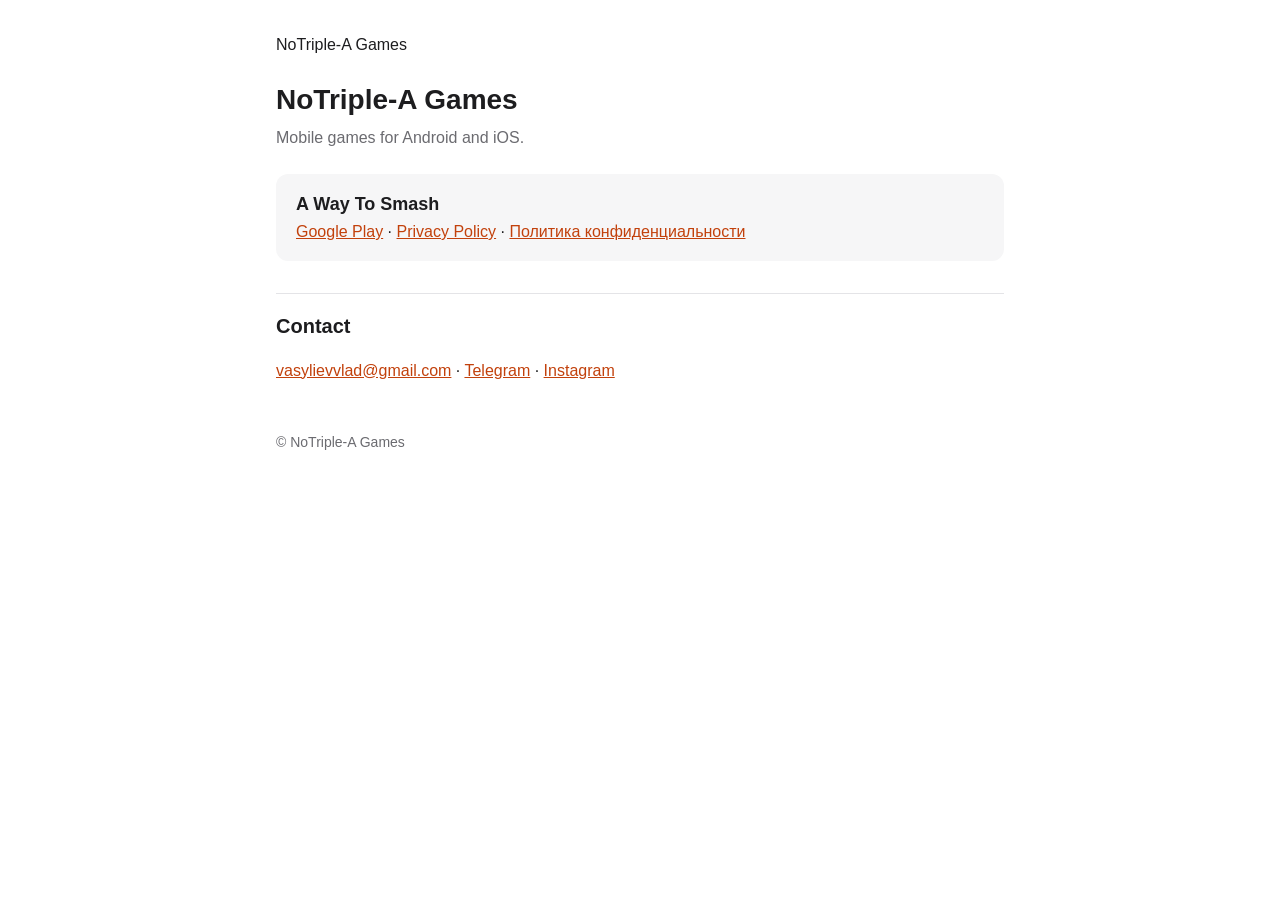
==== index.html @ 3dae9312 "Сайт notriplea.com: политика A Way To Smash (EN/RU) Co-Authored-By: Claude Opus 5.5 <noreply@anthrop" ====
<!doctype html>
<html lang="en">
<head>
<meta charset="utf-8">
<meta name="viewport" content="width=device-width, initial-scale=1">
<title>NoTriple-A Games</title>
<meta name="description" content="NoTriple-A Games — mobile games for Android and iOS.">
<link rel="stylesheet" href="/style.css">
</head>
<body>
<main>
<header class="site">
  <span class="brand">NoTriple-A Games</span>
</header>

<h1>NoTriple-A Games</h1>
<p class="meta">Mobile games for Android and iOS.</p>

<ul class="games">
  <li>
    <strong>A Way To Smash</strong>
    <a href="https://play.google.com/store/apps/details?id=com.notriplea.awaytosmash">Google Play</a> ·
    <a href="/a-way-to-smash/privacy/">Privacy Policy</a> ·
    <a href="/a-way-to-smash/privacy/ru/">Политика конфиденциальности</a>
  </li>
</ul>

<h2>Contact</h2>
<p><a href="mailto:vasylievvlad@gmail.com">vasylievvlad@gmail.com</a> ·
  <a href="https://t.me/NoTripleA">Telegram</a> ·
  <a href="https://www.instagram.com/notriplea/">Instagram</a></p>

<footer>© NoTriple-A Games</footer>
</main>
</body>
</html>
---- style.css ----
:root {
  --bg: #ffffff;
  --text: #1d1d1f;
  --muted: #6b6b70;
  --line: #e4e4e7;
  --accent: #c2410c;
  --card: #f6f6f7;
}
@media (prefers-color-scheme: dark) {
  :root {
    --bg: #111113;
    --text: #ececef;
    --muted: #a0a0a8;
    --line: #2a2a2e;
    --accent: #fb923c;
    --card: #1b1b1e;
  }
}
* { box-sizing: border-box; }
body {
  margin: 0;
  background: var(--bg);
  color: var(--text);
  font: 16px/1.6 -apple-system, BlinkMacSystemFont, "Segoe UI", Roboto, Arial, sans-serif;
}
main { max-width: 760px; margin: 0 auto; padding: 32px 16px 64px; }
header.site { display: flex; justify-content: space-between; align-items: center; gap: 12px; flex-wrap: wrap; margin-bottom: 24px; }
header.site a.brand { color: var(--text); text-decoration: none; font-weight: 700; }
nav.lang a { margin-left: 12px; }
h1 { font-size: 28px; line-height: 1.25; margin: 0 0 8px; }
h2 { font-size: 20px; margin: 32px 0 8px; padding-top: 16px; border-top: 1px solid var(--line); }
h3 { font-size: 17px; margin: 20px 0 6px; }
p, li { overflow-wrap: anywhere; }
a { color: var(--accent); }
.meta { color: var(--muted); margin: 0 0 24px; }
.card { background: var(--card); border-radius: 12px; padding: 16px 20px; margin: 16px 0; }
.games { list-style: none; padding: 0; }
.games li { background: var(--card); border-radius: 12px; padding: 16px 20px; margin: 12px 0; }
.games li strong { display: block; font-size: 18px; }
footer { color: var(--muted); font-size: 14px; margin-top: 48px; }
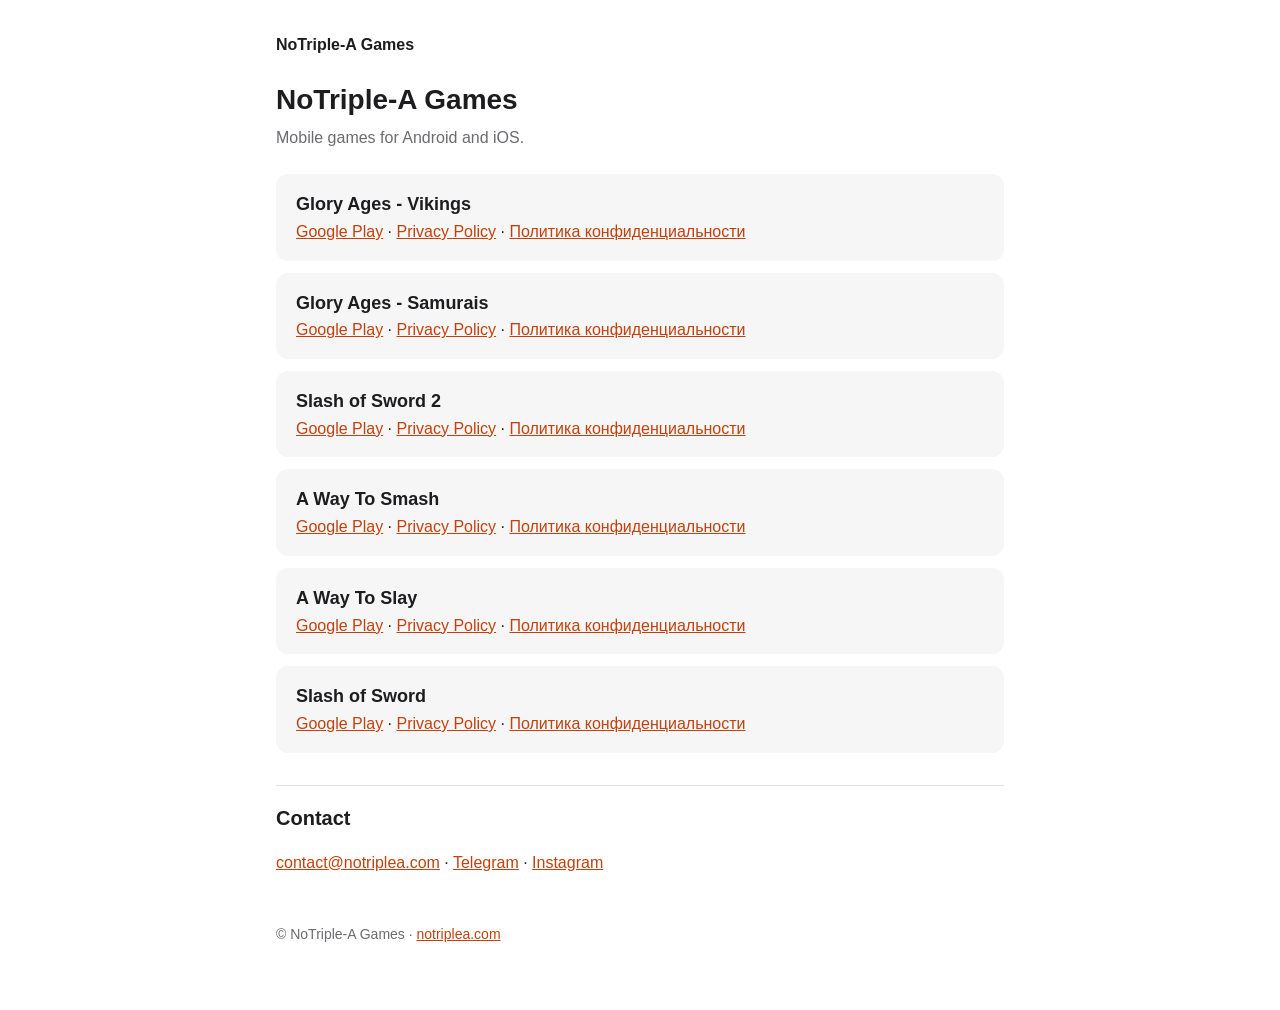
==== commit 4e48b311: "Политики всех 6 игр (EN/RU) через генератор, почта contact@notriplea.com Co-Authored-By: Claude Opus" ====
--- a/index.html
+++ b/index.html
@@ -10,7 +10,8 @@
 <body>
 <main>
 <header class="site">
-  <span class="brand">NoTriple-A Games</span>
+  <a class="brand" href="/">NoTriple-A Games</a>
+  
 </header>
 
 <h1>NoTriple-A Games</h1>
@@ -18,19 +19,43 @@
 
 <ul class="games">
   <li>
+    <strong>Glory Ages - Vikings</strong>
+    <a href="https://play.google.com/store/apps/details?id=com.NoTripleA.GloryAgesVikings">Google Play</a> · <a href="/glory-ages-vikings/privacy/">Privacy Policy</a> ·
+    <a href="/glory-ages-vikings/privacy/ru/">Политика конфиденциальности</a>
+  </li>
+  <li>
+    <strong>Glory Ages - Samurais</strong>
+    <a href="https://play.google.com/store/apps/details?id=com.lalapp.gloryagessamurais">Google Play</a> · <a href="/glory-ages-samurais/privacy/">Privacy Policy</a> ·
+    <a href="/glory-ages-samurais/privacy/ru/">Политика конфиденциальности</a>
+  </li>
+  <li>
+    <strong>Slash of Sword 2</strong>
+    <a href="https://play.google.com/store/apps/details?id=com.Notriplea.SlashOfSwordRebelliousJousting">Google Play</a> · <a href="/slash-of-sword-2/privacy/">Privacy Policy</a> ·
+    <a href="/slash-of-sword-2/privacy/ru/">Политика конфиденциальности</a>
+  </li>
+  <li>
     <strong>A Way To Smash</strong>
-    <a href="https://play.google.com/store/apps/details?id=com.notriplea.awaytosmash">Google Play</a> ·
-    <a href="/a-way-to-smash/privacy/">Privacy Policy</a> ·
+    <a href="https://play.google.com/store/apps/details?id=com.notriplea.awaytosmash">Google Play</a> · <a href="/a-way-to-smash/privacy/">Privacy Policy</a> ·
     <a href="/a-way-to-smash/privacy/ru/">Политика конфиденциальности</a>
+  </li>
+  <li>
+    <strong>A Way To Slay</strong>
+    <a href="https://play.google.com/store/apps/details?id=com.lalapp.waytoslay">Google Play</a> · <a href="/a-way-to-slay/privacy/">Privacy Policy</a> ·
+    <a href="/a-way-to-slay/privacy/ru/">Политика конфиденциальности</a>
+  </li>
+  <li>
+    <strong>Slash of Sword</strong>
+    <a href="https://play.google.com/store/apps/details?id=com.lalapp.slashofsword">Google Play</a> · <a href="/slash-of-sword/privacy/">Privacy Policy</a> ·
+    <a href="/slash-of-sword/privacy/ru/">Политика конфиденциальности</a>
   </li>
 </ul>
 
 <h2>Contact</h2>
-<p><a href="mailto:vasylievvlad@gmail.com">vasylievvlad@gmail.com</a> ·
+<p><a href="mailto:contact@notriplea.com">contact@notriplea.com</a> ·
   <a href="https://t.me/NoTripleA">Telegram</a> ·
   <a href="https://www.instagram.com/notriplea/">Instagram</a></p>
 
-<footer>© NoTriple-A Games</footer>
+<footer>© NoTriple-A Games · <a href="/">notriplea.com</a></footer>
 </main>
 </body>
 </html>
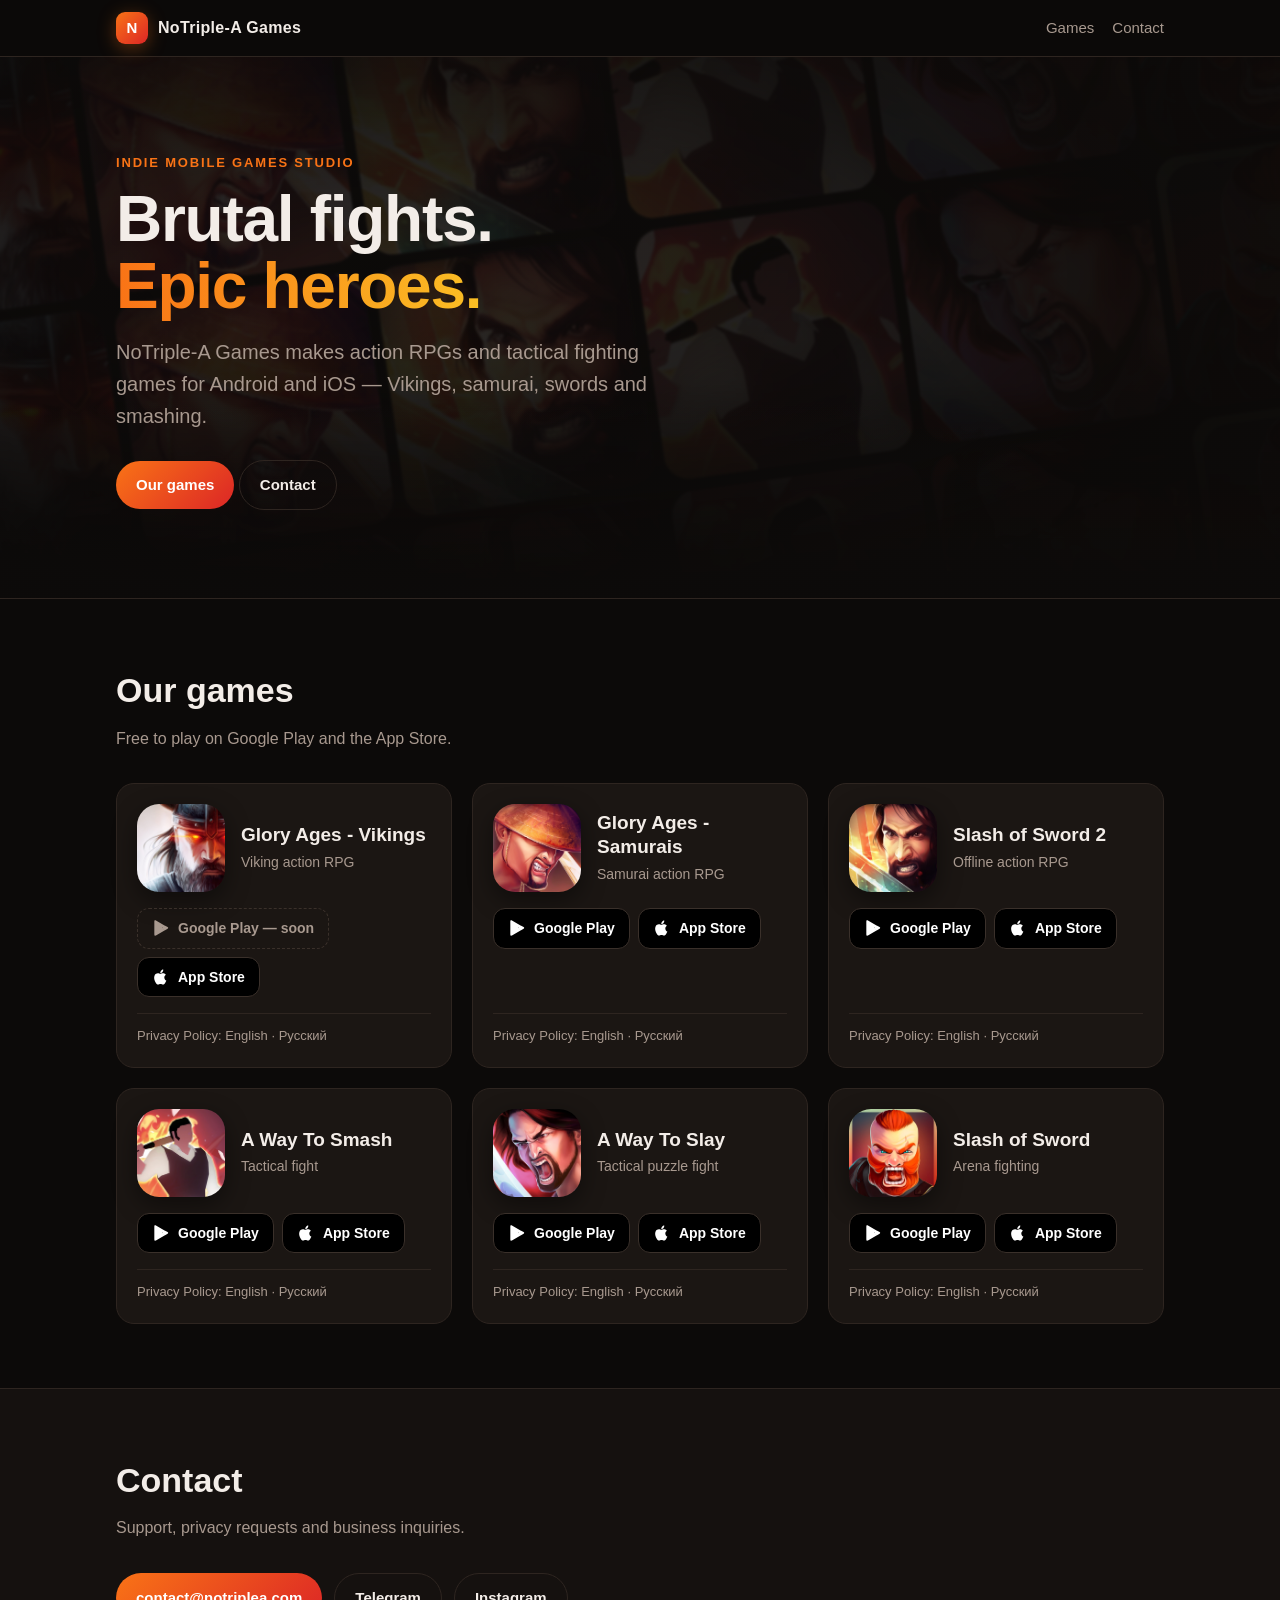
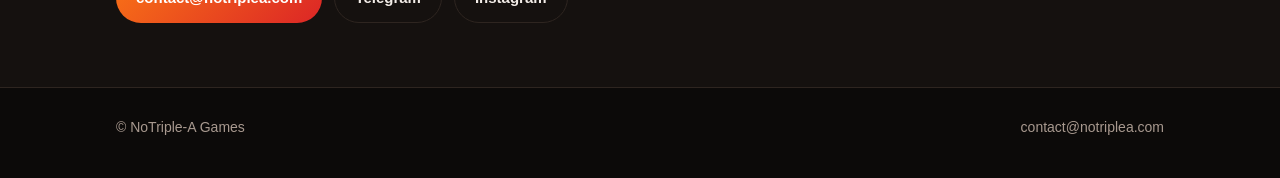
==== commit 3be0a336: "Новый дизайн: тёмная тема, карточки игр с иконками и ссылками на магазины Co-Authored-By: Claude Opu" ====
--- a/index.html
+++ b/index.html
@@ -3,59 +3,124 @@
 <head>
 <meta charset="utf-8">
 <meta name="viewport" content="width=device-width, initial-scale=1">
-<title>NoTriple-A Games</title>
-<meta name="description" content="NoTriple-A Games — mobile games for Android and iOS.">
+<title>NoTriple-A Games — mobile action games</title>
+<meta name="description" content="NoTriple-A Games: action RPGs and tactical fighting games for Android and iOS.">
+<meta name="theme-color" content="#0c0a09">
+<link rel="canonical" href="https://notriplea.com/">
+<link rel="icon" href="data:image/svg+xml,%3Csvg xmlns='http://www.w3.org/2000/svg' viewBox='0 0 64 64'%3E%3Cdefs%3E%3ClinearGradient id='g' x1='0' y1='0' x2='1' y2='1'%3E%3Cstop offset='0' stop-color='%23f97316'/%3E%3Cstop offset='1' stop-color='%23dc2626'/%3E%3C/linearGradient%3E%3C/defs%3E%3Crect width='64' height='64' rx='16' fill='url(%23g)'/%3E%3Ctext x='32' y='44' font-family='Arial,sans-serif' font-size='34' font-weight='900' text-anchor='middle' fill='white'%3EN%3C/text%3E%3C/svg%3E">
+<meta property="og:type" content="website">
+<meta property="og:site_name" content="NoTriple-A Games">
+<meta property="og:title" content="NoTriple-A Games — mobile action games">
+<meta property="og:description" content="NoTriple-A Games: action RPGs and tactical fighting games for Android and iOS.">
+<meta property="og:url" content="https://notriplea.com/">
+<meta property="og:image" content="https://notriplea.com/assets/icons/glory-ages-vikings.jpg">
 <link rel="stylesheet" href="/style.css">
 </head>
 <body>
-<main>
-<header class="site">
-  <a class="brand" href="/">NoTriple-A Games</a>
-  
-</header>
+<header class="topbar"><div class="inner">
+  <a class="brand" href="/"><span class="mark">N</span>NoTriple-A Games</a>
+  <nav><a href="/#games">Games</a> <a href="/#contact">Contact</a></nav>
+</div></header>
 
-<h1>NoTriple-A Games</h1>
-<p class="meta">Mobile games for Android and iOS.</p>
+<section class="hero">
+  <div class="mosaic" aria-hidden="true"><img src="/assets/icons/glory-ages-vikings.jpg" alt=""><img src="/assets/icons/glory-ages-samurais.jpg" alt=""><img src="/assets/icons/slash-of-sword-2.jpg" alt=""><img src="/assets/icons/a-way-to-smash.jpg" alt=""><img src="/assets/icons/a-way-to-slay.jpg" alt=""><img src="/assets/icons/slash-of-sword.jpg" alt=""><img src="/assets/icons/glory-ages-vikings.jpg" alt=""><img src="/assets/icons/glory-ages-samurais.jpg" alt=""><img src="/assets/icons/slash-of-sword-2.jpg" alt=""><img src="/assets/icons/a-way-to-smash.jpg" alt=""><img src="/assets/icons/a-way-to-slay.jpg" alt=""><img src="/assets/icons/slash-of-sword.jpg" alt=""><img src="/assets/icons/glory-ages-vikings.jpg" alt=""><img src="/assets/icons/glory-ages-samurais.jpg" alt=""><img src="/assets/icons/slash-of-sword-2.jpg" alt=""><img src="/assets/icons/a-way-to-smash.jpg" alt=""><img src="/assets/icons/a-way-to-slay.jpg" alt=""><img src="/assets/icons/slash-of-sword.jpg" alt=""><img src="/assets/icons/glory-ages-vikings.jpg" alt=""><img src="/assets/icons/glory-ages-samurais.jpg" alt=""><img src="/assets/icons/slash-of-sword-2.jpg" alt=""><img src="/assets/icons/a-way-to-smash.jpg" alt=""><img src="/assets/icons/a-way-to-slay.jpg" alt=""><img src="/assets/icons/slash-of-sword.jpg" alt=""></div>
+  <div class="content">
+    <p class="eyebrow">Indie mobile games studio</p>
+    <h1>Brutal fights.<br><span>Epic heroes.</span></h1>
+    <p class="lead">NoTriple-A Games makes action RPGs and tactical fighting games for Android and iOS — Vikings, samurai, swords and smashing.</p>
+    <a class="btn" href="#games">Our games</a>
+    <a class="btn ghost" href="#contact">Contact</a>
+  </div>
+</section>
 
-<ul class="games">
-  <li>
-    <strong>Glory Ages - Vikings</strong>
-    <a href="https://play.google.com/store/apps/details?id=com.NoTripleA.GloryAgesVikings">Google Play</a> · <a href="/glory-ages-vikings/privacy/">Privacy Policy</a> ·
-    <a href="/glory-ages-vikings/privacy/ru/">Политика конфиденциальности</a>
+<section class="section" id="games">
+  <h2>Our games</h2>
+  <p class="sub">Free to play on Google Play and the App Store.</p>
+  <ul class="games">
+  <li class="game">
+    <div class="head">
+      <img class="icon" src="/assets/icons/glory-ages-vikings.jpg" alt="Glory Ages - Vikings icon" width="88" height="88" loading="lazy">
+      <div><h3>Glory Ages - Vikings</h3><p class="tag">Viking action RPG</p></div>
+    </div>
+    <div class="stores">
+      <span class="store soon"><svg viewBox="0 0 24 24" aria-hidden="true"><path d="M3.6 1.8c-.3.3-.5.8-.5 1.4v17.6c0 .6.2 1.1.5 1.4l.1.1L13.5 12v-.2L3.7 1.7l-.1.1zm13.2 13.5L13.5 12v-.2l3.3-3.3.1.1 3.9 2.2c1.1.6 1.1 1.7 0 2.3l-3.9 2.2h-.1zm-.1.1L13.5 12 3.6 21.9c.4.4 1 .4 1.7.1l11.4-6.6M16.7 8.6 5.3 2c-.7-.4-1.3-.3-1.7.1l9.9 9.9 3.2-3.4z"/></svg>Google Play — soon</span>
+      <a class="store" href="https://apps.apple.com/app/id6754191922" target="_blank" rel="noopener"><svg viewBox="0 0 24 24" aria-hidden="true"><path d="M16.4 12.6c0-2.5 2-3.6 2.1-3.7-1.2-1.7-3-1.9-3.6-2-1.5-.2-3 .9-3.8.9-.8 0-2-.9-3.3-.9-1.7 0-3.3 1-4.1 2.5-1.8 3.1-.5 7.6 1.3 10.1.8 1.2 1.8 2.6 3.1 2.5 1.3-.1 1.7-.8 3.3-.8 1.5 0 1.9.8 3.3.8 1.4 0 2.2-1.2 3-2.5 1-1.4 1.4-2.8 1.4-2.8s-2.7-1-2.7-4.1zM14 5.2c.7-.8 1.2-2 1-3.2-1 0-2.2.7-2.9 1.5-.6.7-1.2 1.9-1 3.1 1.1.1 2.2-.6 2.9-1.4z"/></svg>App Store</a>
+    </div>
+    <div class="legal">Privacy Policy: <a href="/glory-ages-vikings/privacy/">English</a> · <a href="/glory-ages-vikings/privacy/ru/">Русский</a></div>
   </li>
-  <li>
-    <strong>Glory Ages - Samurais</strong>
-    <a href="https://play.google.com/store/apps/details?id=com.lalapp.gloryagessamurais">Google Play</a> · <a href="/glory-ages-samurais/privacy/">Privacy Policy</a> ·
-    <a href="/glory-ages-samurais/privacy/ru/">Политика конфиденциальности</a>
+  <li class="game">
+    <div class="head">
+      <img class="icon" src="/assets/icons/glory-ages-samurais.jpg" alt="Glory Ages - Samurais icon" width="88" height="88" loading="lazy">
+      <div><h3>Glory Ages - Samurais</h3><p class="tag">Samurai action RPG</p></div>
+    </div>
+    <div class="stores">
+      <a class="store" href="https://play.google.com/store/apps/details?id=com.lalapp.gloryagessamurais" target="_blank" rel="noopener"><svg viewBox="0 0 24 24" aria-hidden="true"><path d="M3.6 1.8c-.3.3-.5.8-.5 1.4v17.6c0 .6.2 1.1.5 1.4l.1.1L13.5 12v-.2L3.7 1.7l-.1.1zm13.2 13.5L13.5 12v-.2l3.3-3.3.1.1 3.9 2.2c1.1.6 1.1 1.7 0 2.3l-3.9 2.2h-.1zm-.1.1L13.5 12 3.6 21.9c.4.4 1 .4 1.7.1l11.4-6.6M16.7 8.6 5.3 2c-.7-.4-1.3-.3-1.7.1l9.9 9.9 3.2-3.4z"/></svg>Google Play</a>
+      <a class="store" href="https://apps.apple.com/app/id1440521281" target="_blank" rel="noopener"><svg viewBox="0 0 24 24" aria-hidden="true"><path d="M16.4 12.6c0-2.5 2-3.6 2.1-3.7-1.2-1.7-3-1.9-3.6-2-1.5-.2-3 .9-3.8.9-.8 0-2-.9-3.3-.9-1.7 0-3.3 1-4.1 2.5-1.8 3.1-.5 7.6 1.3 10.1.8 1.2 1.8 2.6 3.1 2.5 1.3-.1 1.7-.8 3.3-.8 1.5 0 1.9.8 3.3.8 1.4 0 2.2-1.2 3-2.5 1-1.4 1.4-2.8 1.4-2.8s-2.7-1-2.7-4.1zM14 5.2c.7-.8 1.2-2 1-3.2-1 0-2.2.7-2.9 1.5-.6.7-1.2 1.9-1 3.1 1.1.1 2.2-.6 2.9-1.4z"/></svg>App Store</a>
+    </div>
+    <div class="legal">Privacy Policy: <a href="/glory-ages-samurais/privacy/">English</a> · <a href="/glory-ages-samurais/privacy/ru/">Русский</a></div>
   </li>
-  <li>
-    <strong>Slash of Sword 2</strong>
-    <a href="https://play.google.com/store/apps/details?id=com.Notriplea.SlashOfSwordRebelliousJousting">Google Play</a> · <a href="/slash-of-sword-2/privacy/">Privacy Policy</a> ·
-    <a href="/slash-of-sword-2/privacy/ru/">Политика конфиденциальности</a>
+  <li class="game">
+    <div class="head">
+      <img class="icon" src="/assets/icons/slash-of-sword-2.jpg" alt="Slash of Sword 2 icon" width="88" height="88" loading="lazy">
+      <div><h3>Slash of Sword 2</h3><p class="tag">Offline action RPG</p></div>
+    </div>
+    <div class="stores">
+      <a class="store" href="https://play.google.com/store/apps/details?id=com.Notriplea.SlashOfSwordRebelliousJousting" target="_blank" rel="noopener"><svg viewBox="0 0 24 24" aria-hidden="true"><path d="M3.6 1.8c-.3.3-.5.8-.5 1.4v17.6c0 .6.2 1.1.5 1.4l.1.1L13.5 12v-.2L3.7 1.7l-.1.1zm13.2 13.5L13.5 12v-.2l3.3-3.3.1.1 3.9 2.2c1.1.6 1.1 1.7 0 2.3l-3.9 2.2h-.1zm-.1.1L13.5 12 3.6 21.9c.4.4 1 .4 1.7.1l11.4-6.6M16.7 8.6 5.3 2c-.7-.4-1.3-.3-1.7.1l9.9 9.9 3.2-3.4z"/></svg>Google Play</a>
+      <a class="store" href="https://apps.apple.com/app/id1526820470" target="_blank" rel="noopener"><svg viewBox="0 0 24 24" aria-hidden="true"><path d="M16.4 12.6c0-2.5 2-3.6 2.1-3.7-1.2-1.7-3-1.9-3.6-2-1.5-.2-3 .9-3.8.9-.8 0-2-.9-3.3-.9-1.7 0-3.3 1-4.1 2.5-1.8 3.1-.5 7.6 1.3 10.1.8 1.2 1.8 2.6 3.1 2.5 1.3-.1 1.7-.8 3.3-.8 1.5 0 1.9.8 3.3.8 1.4 0 2.2-1.2 3-2.5 1-1.4 1.4-2.8 1.4-2.8s-2.7-1-2.7-4.1zM14 5.2c.7-.8 1.2-2 1-3.2-1 0-2.2.7-2.9 1.5-.6.7-1.2 1.9-1 3.1 1.1.1 2.2-.6 2.9-1.4z"/></svg>App Store</a>
+    </div>
+    <div class="legal">Privacy Policy: <a href="/slash-of-sword-2/privacy/">English</a> · <a href="/slash-of-sword-2/privacy/ru/">Русский</a></div>
   </li>
-  <li>
-    <strong>A Way To Smash</strong>
-    <a href="https://play.google.com/store/apps/details?id=com.notriplea.awaytosmash">Google Play</a> · <a href="/a-way-to-smash/privacy/">Privacy Policy</a> ·
-    <a href="/a-way-to-smash/privacy/ru/">Политика конфиденциальности</a>
+  <li class="game">
+    <div class="head">
+      <img class="icon" src="/assets/icons/a-way-to-smash.jpg" alt="A Way To Smash icon" width="88" height="88" loading="lazy">
+      <div><h3>A Way To Smash</h3><p class="tag">Tactical fight</p></div>
+    </div>
+    <div class="stores">
+      <a class="store" href="https://play.google.com/store/apps/details?id=com.notriplea.awaytosmash" target="_blank" rel="noopener"><svg viewBox="0 0 24 24" aria-hidden="true"><path d="M3.6 1.8c-.3.3-.5.8-.5 1.4v17.6c0 .6.2 1.1.5 1.4l.1.1L13.5 12v-.2L3.7 1.7l-.1.1zm13.2 13.5L13.5 12v-.2l3.3-3.3.1.1 3.9 2.2c1.1.6 1.1 1.7 0 2.3l-3.9 2.2h-.1zm-.1.1L13.5 12 3.6 21.9c.4.4 1 .4 1.7.1l11.4-6.6M16.7 8.6 5.3 2c-.7-.4-1.3-.3-1.7.1l9.9 9.9 3.2-3.4z"/></svg>Google Play</a>
+      <a class="store" href="https://apps.apple.com/app/id6447623271" target="_blank" rel="noopener"><svg viewBox="0 0 24 24" aria-hidden="true"><path d="M16.4 12.6c0-2.5 2-3.6 2.1-3.7-1.2-1.7-3-1.9-3.6-2-1.5-.2-3 .9-3.8.9-.8 0-2-.9-3.3-.9-1.7 0-3.3 1-4.1 2.5-1.8 3.1-.5 7.6 1.3 10.1.8 1.2 1.8 2.6 3.1 2.5 1.3-.1 1.7-.8 3.3-.8 1.5 0 1.9.8 3.3.8 1.4 0 2.2-1.2 3-2.5 1-1.4 1.4-2.8 1.4-2.8s-2.7-1-2.7-4.1zM14 5.2c.7-.8 1.2-2 1-3.2-1 0-2.2.7-2.9 1.5-.6.7-1.2 1.9-1 3.1 1.1.1 2.2-.6 2.9-1.4z"/></svg>App Store</a>
+    </div>
+    <div class="legal">Privacy Policy: <a href="/a-way-to-smash/privacy/">English</a> · <a href="/a-way-to-smash/privacy/ru/">Русский</a></div>
   </li>
-  <li>
-    <strong>A Way To Slay</strong>
-    <a href="https://play.google.com/store/apps/details?id=com.lalapp.waytoslay">Google Play</a> · <a href="/a-way-to-slay/privacy/">Privacy Policy</a> ·
-    <a href="/a-way-to-slay/privacy/ru/">Политика конфиденциальности</a>
+  <li class="game">
+    <div class="head">
+      <img class="icon" src="/assets/icons/a-way-to-slay.jpg" alt="A Way To Slay icon" width="88" height="88" loading="lazy">
+      <div><h3>A Way To Slay</h3><p class="tag">Tactical puzzle fight</p></div>
+    </div>
+    <div class="stores">
+      <a class="store" href="https://play.google.com/store/apps/details?id=com.lalapp.waytoslay" target="_blank" rel="noopener"><svg viewBox="0 0 24 24" aria-hidden="true"><path d="M3.6 1.8c-.3.3-.5.8-.5 1.4v17.6c0 .6.2 1.1.5 1.4l.1.1L13.5 12v-.2L3.7 1.7l-.1.1zm13.2 13.5L13.5 12v-.2l3.3-3.3.1.1 3.9 2.2c1.1.6 1.1 1.7 0 2.3l-3.9 2.2h-.1zm-.1.1L13.5 12 3.6 21.9c.4.4 1 .4 1.7.1l11.4-6.6M16.7 8.6 5.3 2c-.7-.4-1.3-.3-1.7.1l9.9 9.9 3.2-3.4z"/></svg>Google Play</a>
+      <a class="store" href="https://apps.apple.com/app/id1416226967" target="_blank" rel="noopener"><svg viewBox="0 0 24 24" aria-hidden="true"><path d="M16.4 12.6c0-2.5 2-3.6 2.1-3.7-1.2-1.7-3-1.9-3.6-2-1.5-.2-3 .9-3.8.9-.8 0-2-.9-3.3-.9-1.7 0-3.3 1-4.1 2.5-1.8 3.1-.5 7.6 1.3 10.1.8 1.2 1.8 2.6 3.1 2.5 1.3-.1 1.7-.8 3.3-.8 1.5 0 1.9.8 3.3.8 1.4 0 2.2-1.2 3-2.5 1-1.4 1.4-2.8 1.4-2.8s-2.7-1-2.7-4.1zM14 5.2c.7-.8 1.2-2 1-3.2-1 0-2.2.7-2.9 1.5-.6.7-1.2 1.9-1 3.1 1.1.1 2.2-.6 2.9-1.4z"/></svg>App Store</a>
+    </div>
+    <div class="legal">Privacy Policy: <a href="/a-way-to-slay/privacy/">English</a> · <a href="/a-way-to-slay/privacy/ru/">Русский</a></div>
   </li>
-  <li>
-    <strong>Slash of Sword</strong>
-    <a href="https://play.google.com/store/apps/details?id=com.lalapp.slashofsword">Google Play</a> · <a href="/slash-of-sword/privacy/">Privacy Policy</a> ·
-    <a href="/slash-of-sword/privacy/ru/">Политика конфиденциальности</a>
+  <li class="game">
+    <div class="head">
+      <img class="icon" src="/assets/icons/slash-of-sword.jpg" alt="Slash of Sword icon" width="88" height="88" loading="lazy">
+      <div><h3>Slash of Sword</h3><p class="tag">Arena fighting</p></div>
+    </div>
+    <div class="stores">
+      <a class="store" href="https://play.google.com/store/apps/details?id=com.lalapp.slashofsword" target="_blank" rel="noopener"><svg viewBox="0 0 24 24" aria-hidden="true"><path d="M3.6 1.8c-.3.3-.5.8-.5 1.4v17.6c0 .6.2 1.1.5 1.4l.1.1L13.5 12v-.2L3.7 1.7l-.1.1zm13.2 13.5L13.5 12v-.2l3.3-3.3.1.1 3.9 2.2c1.1.6 1.1 1.7 0 2.3l-3.9 2.2h-.1zm-.1.1L13.5 12 3.6 21.9c.4.4 1 .4 1.7.1l11.4-6.6M16.7 8.6 5.3 2c-.7-.4-1.3-.3-1.7.1l9.9 9.9 3.2-3.4z"/></svg>Google Play</a>
+      <a class="store" href="https://apps.apple.com/app/id1349721463" target="_blank" rel="noopener"><svg viewBox="0 0 24 24" aria-hidden="true"><path d="M16.4 12.6c0-2.5 2-3.6 2.1-3.7-1.2-1.7-3-1.9-3.6-2-1.5-.2-3 .9-3.8.9-.8 0-2-.9-3.3-.9-1.7 0-3.3 1-4.1 2.5-1.8 3.1-.5 7.6 1.3 10.1.8 1.2 1.8 2.6 3.1 2.5 1.3-.1 1.7-.8 3.3-.8 1.5 0 1.9.8 3.3.8 1.4 0 2.2-1.2 3-2.5 1-1.4 1.4-2.8 1.4-2.8s-2.7-1-2.7-4.1zM14 5.2c.7-.8 1.2-2 1-3.2-1 0-2.2.7-2.9 1.5-.6.7-1.2 1.9-1 3.1 1.1.1 2.2-.6 2.9-1.4z"/></svg>App Store</a>
+    </div>
+    <div class="legal">Privacy Policy: <a href="/slash-of-sword/privacy/">English</a> · <a href="/slash-of-sword/privacy/ru/">Русский</a></div>
   </li>
-</ul>
+  </ul>
+</section>
 
-<h2>Contact</h2>
-<p><a href="mailto:contact@notriplea.com">contact@notriplea.com</a> ·
-  <a href="https://t.me/NoTripleA">Telegram</a> ·
-  <a href="https://www.instagram.com/notriplea/">Instagram</a></p>
+<section class="contact" id="contact">
+  <div class="section">
+    <h2>Contact</h2>
+    <p class="sub">Support, privacy requests and business inquiries.</p>
+    <div class="links">
+      <a class="btn" href="mailto:contact@notriplea.com">contact@notriplea.com</a>
+      <a class="btn ghost" href="https://t.me/NoTripleA" target="_blank" rel="noopener">Telegram</a>
+      <a class="btn ghost" href="https://www.instagram.com/notriplea/" target="_blank" rel="noopener">Instagram</a>
+    </div>
+  </div>
+</section>
 
-<footer>© NoTriple-A Games · <a href="/">notriplea.com</a></footer>
-</main>
+<footer class="site">
+  <span>© NoTriple-A Games</span>
+  <span><a href="mailto:contact@notriplea.com">contact@notriplea.com</a></span>
+</footer>
 </body>
 </html>
--- a/style.css
+++ b/style.css
@@ -1,40 +1,141 @@
 :root {
-  --bg: #ffffff;
-  --text: #1d1d1f;
-  --muted: #6b6b70;
-  --line: #e4e4e7;
-  --accent: #c2410c;
-  --card: #f6f6f7;
-}
-@media (prefers-color-scheme: dark) {
-  :root {
-    --bg: #111113;
-    --text: #ececef;
-    --muted: #a0a0a8;
-    --line: #2a2a2e;
-    --accent: #fb923c;
-    --card: #1b1b1e;
-  }
+  --bg: #0c0a09;
+  --bg-2: #15110f;
+  --card: #1b1613;
+  --card-hover: #231c18;
+  --line: #2e2520;
+  --text: #f3ede8;
+  --muted: #a8998f;
+  --accent: #f97316;
+  --accent-2: #dc2626;
+  --radius: 18px;
+  --max: 1080px;
 }
 * { box-sizing: border-box; }
+html { scroll-behavior: smooth; }
 body {
   margin: 0;
   background: var(--bg);
   color: var(--text);
-  font: 16px/1.6 -apple-system, BlinkMacSystemFont, "Segoe UI", Roboto, Arial, sans-serif;
+  font: 16px/1.6 "Inter", -apple-system, BlinkMacSystemFont, "Segoe UI", Roboto, Arial, sans-serif;
+  -webkit-font-smoothing: antialiased;
 }
-main { max-width: 760px; margin: 0 auto; padding: 32px 16px 64px; }
-header.site { display: flex; justify-content: space-between; align-items: center; gap: 12px; flex-wrap: wrap; margin-bottom: 24px; }
-header.site a.brand { color: var(--text); text-decoration: none; font-weight: 700; }
-nav.lang a { margin-left: 12px; }
-h1 { font-size: 28px; line-height: 1.25; margin: 0 0 8px; }
-h2 { font-size: 20px; margin: 32px 0 8px; padding-top: 16px; border-top: 1px solid var(--line); }
-h3 { font-size: 17px; margin: 20px 0 6px; }
-p, li { overflow-wrap: anywhere; }
-a { color: var(--accent); }
-.meta { color: var(--muted); margin: 0 0 24px; }
-.card { background: var(--card); border-radius: 12px; padding: 16px 20px; margin: 16px 0; }
-.games { list-style: none; padding: 0; }
-.games li { background: var(--card); border-radius: 12px; padding: 16px 20px; margin: 12px 0; }
-.games li strong { display: block; font-size: 18px; }
-footer { color: var(--muted); font-size: 14px; margin-top: 48px; }
+a { color: var(--accent); text-decoration: none; }
+a:hover { text-decoration: underline; }
+img { display: block; max-width: 100%; }
+
+/* ---------- шапка ---------- */
+.topbar {
+  position: sticky; top: 0; z-index: 10;
+  background: rgba(12, 10, 9, 0.82);
+  backdrop-filter: blur(12px); -webkit-backdrop-filter: blur(12px);
+  border-bottom: 1px solid var(--line);
+}
+.topbar .inner {
+  max-width: var(--max); margin: 0 auto; padding: 12px 16px;
+  display: flex; align-items: center; justify-content: space-between; gap: 16px;
+}
+.brand { display: flex; align-items: center; gap: 10px; color: var(--text); font-weight: 800; letter-spacing: 0.02em; }
+.brand:hover { text-decoration: none; }
+.brand .mark {
+  width: 32px; height: 32px; border-radius: 9px;
+  background: linear-gradient(135deg, var(--accent), var(--accent-2));
+  display: grid; place-items: center; color: #fff; font-weight: 900; font-size: 15px;
+  box-shadow: 0 4px 18px rgba(249, 115, 22, 0.35);
+}
+.topbar nav { display: flex; gap: 18px; font-size: 15px; }
+.topbar nav a { color: var(--muted); }
+.topbar nav a:hover, .topbar nav strong { color: var(--text); text-decoration: none; }
+
+/* ---------- главная: обложка ---------- */
+.hero { position: relative; overflow: hidden; border-bottom: 1px solid var(--line); }
+.hero .mosaic {
+  position: absolute; inset: -40px; display: grid;
+  grid-template-columns: repeat(6, 1fr); gap: 10px;
+  transform: rotate(-8deg) scale(1.15); opacity: 0.22; filter: saturate(1.1) blur(1px);
+}
+.hero .mosaic img { width: 100%; aspect-ratio: 1; object-fit: cover; border-radius: 22px; }
+.hero::after {
+  content: ""; position: absolute; inset: 0;
+  background:
+    radial-gradient(ellipse at 30% 40%, rgba(12, 10, 9, 0.35), rgba(12, 10, 9, 0.92) 70%),
+    linear-gradient(to bottom, rgba(12, 10, 9, 0) 60%, var(--bg));
+}
+.hero .content { position: relative; z-index: 1; max-width: var(--max); margin: 0 auto; padding: 96px 16px 88px; }
+.eyebrow { color: var(--accent); font-weight: 700; text-transform: uppercase; letter-spacing: 0.14em; font-size: 13px; margin: 0 0 12px; }
+.hero h1 { font-size: clamp(36px, 7vw, 64px); line-height: 1.05; margin: 0 0 16px; font-weight: 900; letter-spacing: -0.02em; }
+.hero h1 span {
+  background: linear-gradient(90deg, var(--accent), #fbbf24);
+  -webkit-background-clip: text; background-clip: text; color: transparent;
+}
+.hero p.lead { color: var(--muted); font-size: clamp(17px, 2.4vw, 20px); max-width: 560px; margin: 0 0 28px; }
+.btn {
+  display: inline-flex; align-items: center; gap: 8px;
+  padding: 12px 20px; border-radius: 999px; font-weight: 700; font-size: 15px;
+  background: linear-gradient(135deg, var(--accent), var(--accent-2)); color: #fff;
+}
+.btn:hover { text-decoration: none; filter: brightness(1.08); }
+.btn.ghost { background: transparent; border: 1px solid var(--line); color: var(--text); }
+
+/* ---------- секции ---------- */
+.section { max-width: var(--max); margin: 0 auto; padding: 64px 16px; }
+.section h2 { font-size: clamp(26px, 4vw, 34px); margin: 0 0 8px; font-weight: 800; }
+.section .sub { color: var(--muted); margin: 0 0 32px; }
+
+/* ---------- карточки игр ---------- */
+.games { display: grid; grid-template-columns: repeat(auto-fill, minmax(min(300px, 100%), 1fr)); gap: 20px; list-style: none; margin: 0; padding: 0; }
+.game {
+  background: var(--card); border: 1px solid var(--line); border-radius: var(--radius);
+  padding: 20px; display: flex; flex-direction: column; gap: 16px;
+  transition: transform 0.2s ease, background 0.2s ease, border-color 0.2s ease;
+}
+.game:hover { transform: translateY(-3px); background: var(--card-hover); border-color: rgba(249, 115, 22, 0.35); }
+.game .head { display: flex; gap: 16px; align-items: center; }
+.game .icon { width: 88px; height: 88px; border-radius: 22px; object-fit: cover; flex: none; box-shadow: 0 8px 24px rgba(0, 0, 0, 0.45); }
+.game h3 { margin: 0 0 4px; font-size: 19px; line-height: 1.25; }
+.game .tag { color: var(--muted); font-size: 14px; margin: 0; }
+.stores { display: flex; gap: 8px; flex-wrap: wrap; }
+.store {
+  display: inline-flex; align-items: center; gap: 8px;
+  padding: 8px 14px; border-radius: 12px; font-size: 14px; font-weight: 600;
+  background: #000; border: 1px solid #3a302a; color: #fff;
+}
+.store:hover { text-decoration: none; border-color: var(--accent); }
+.store svg { width: 18px; height: 18px; fill: currentColor; }
+.store.soon { color: var(--muted); background: transparent; border-style: dashed; cursor: default; }
+.game .legal { font-size: 13px; color: var(--muted); margin-top: auto; padding-top: 12px; border-top: 1px solid var(--line); }
+.game .legal a { color: var(--muted); }
+.game .legal a:hover { color: var(--text); }
+
+/* ---------- контакты ---------- */
+.contact { background: var(--bg-2); border-top: 1px solid var(--line); border-bottom: 1px solid var(--line); }
+.contact .links { display: flex; gap: 12px; flex-wrap: wrap; }
+
+/* ---------- подвал ---------- */
+footer.site { max-width: var(--max); margin: 0 auto; padding: 28px 16px 40px; color: var(--muted); font-size: 14px; display: flex; justify-content: space-between; gap: 12px; flex-wrap: wrap; }
+footer.site a { color: var(--muted); }
+
+/* ---------- страница политики ---------- */
+.doc { max-width: 760px; margin: 0 auto; padding: 48px 16px 64px; }
+.doc .game-chip { display: flex; align-items: center; gap: 14px; margin-bottom: 20px; }
+.doc .game-chip img { width: 56px; height: 56px; border-radius: 14px; object-fit: cover; }
+.doc h1 { font-size: clamp(28px, 5vw, 38px); line-height: 1.15; margin: 0 0 6px; font-weight: 800; }
+.doc .meta { color: var(--muted); margin: 0; }
+.doc h2 { font-size: 21px; margin: 40px 0 10px; padding-top: 20px; border-top: 1px solid var(--line); }
+.doc h3 { font-size: 17px; margin: 24px 0 6px; color: #fde0c8; }
+.doc p, .doc li { color: #ddd3cc; overflow-wrap: anywhere; }
+.doc ul { padding-left: 22px; }
+.doc li { margin: 6px 0; }
+.doc strong { color: var(--text); }
+.doc .card {
+  background: linear-gradient(135deg, rgba(249, 115, 22, 0.12), rgba(220, 38, 38, 0.06));
+  border: 1px solid rgba(249, 115, 22, 0.3); border-radius: var(--radius); padding: 18px 22px; margin: 28px 0 8px;
+}
+.doc .card p { margin: 0; }
+
+@media (max-width: 560px) {
+  .topbar nav { gap: 12px; font-size: 14px; }
+  .hero .content { padding: 72px 16px 64px; }
+  .hero .mosaic { grid-template-columns: repeat(4, 1fr); }
+  .game .icon { width: 72px; height: 72px; border-radius: 18px; }
+}
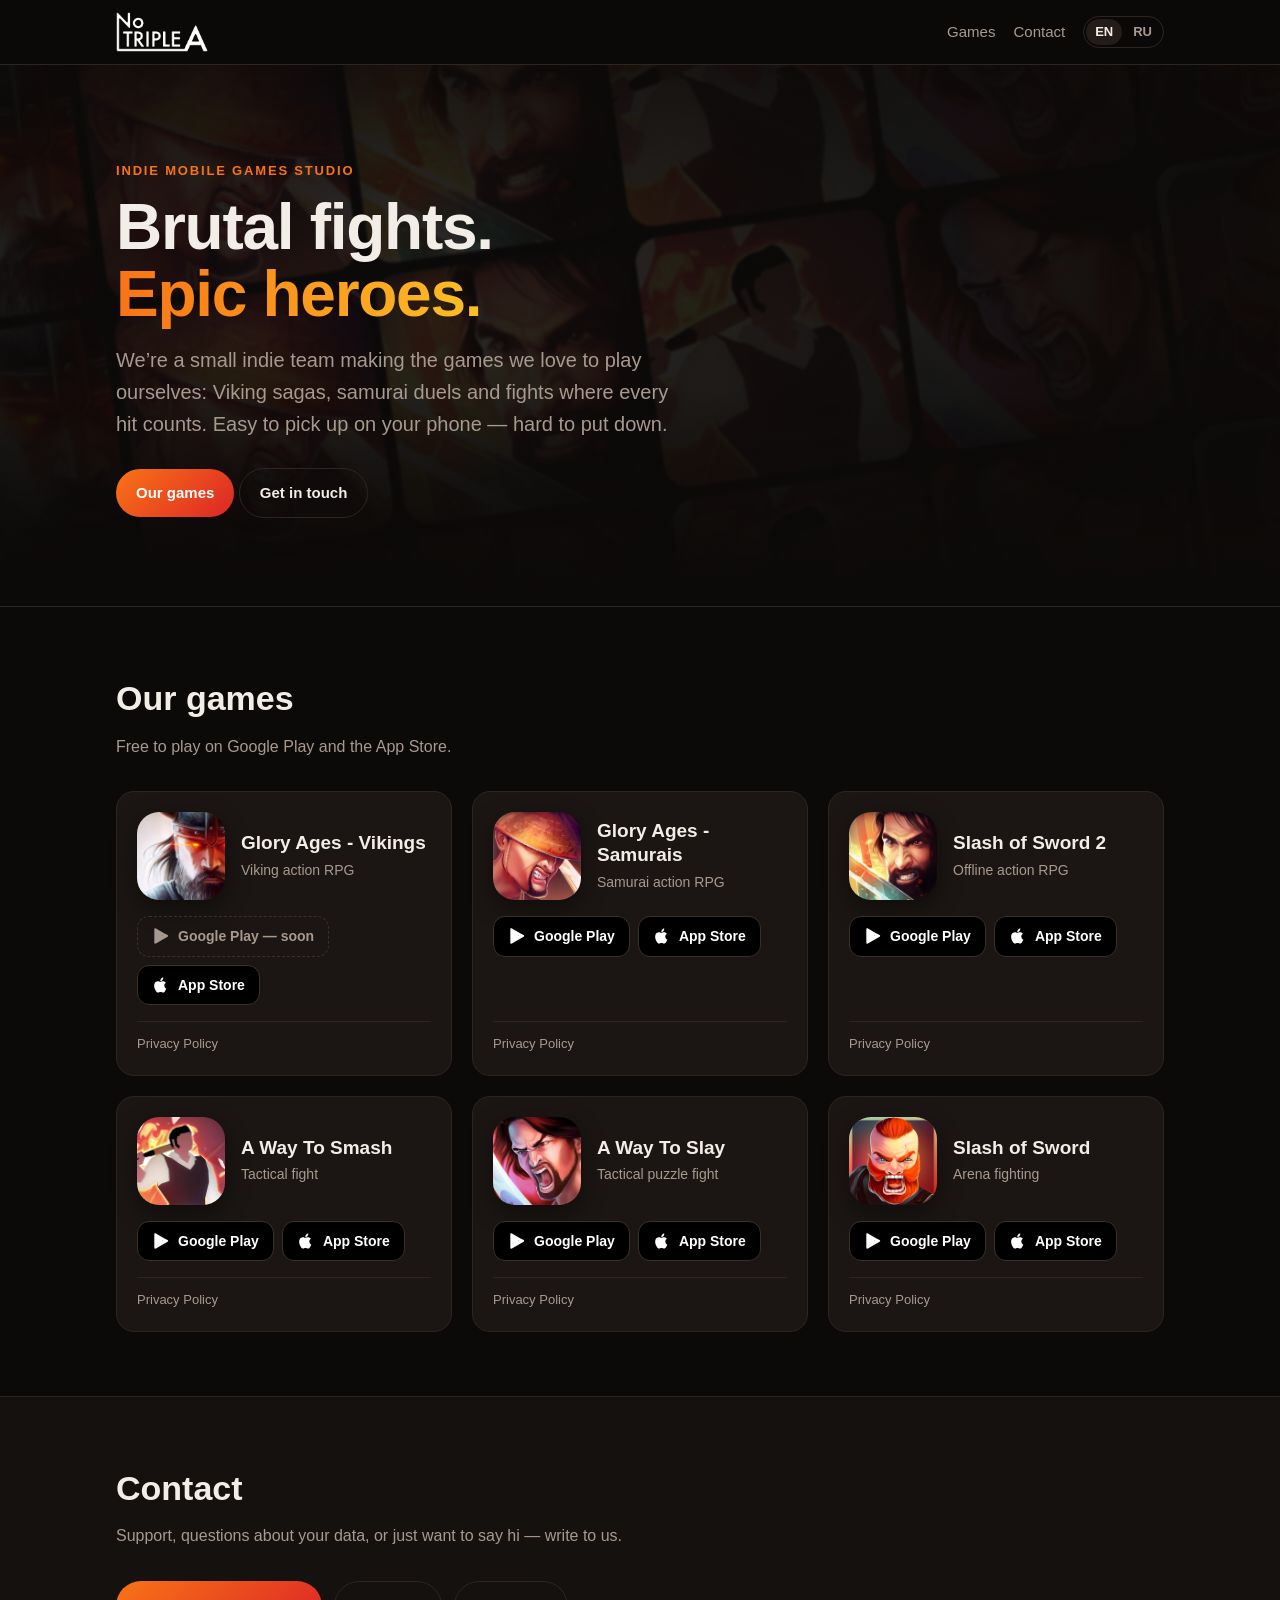
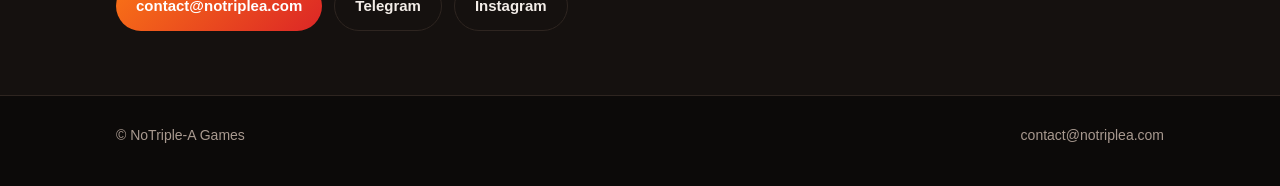
==== commit f7957111: "Логотип NoTriple-A в шапке Co-Authored-By: Claude Opus 5.5 <noreply@anthropic.com>" ====
--- a/index.html
+++ b/index.html
@@ -4,22 +4,25 @@
 <meta charset="utf-8">
 <meta name="viewport" content="width=device-width, initial-scale=1">
 <title>NoTriple-A Games — mobile action games</title>
-<meta name="description" content="NoTriple-A Games: action RPGs and tactical fighting games for Android and iOS.">
+<meta name="description" content="NoTriple-A Games is a small indie studio making action RPGs and tactical fighting games for Android and iOS.">
 <meta name="theme-color" content="#0c0a09">
 <link rel="canonical" href="https://notriplea.com/">
+<link rel="alternate" hreflang="en" href="https://notriplea.com/">
+<link rel="alternate" hreflang="ru" href="https://notriplea.com/ru/">
+<link rel="alternate" hreflang="x-default" href="https://notriplea.com/">
 <link rel="icon" href="data:image/svg+xml,%3Csvg xmlns='http://www.w3.org/2000/svg' viewBox='0 0 64 64'%3E%3Cdefs%3E%3ClinearGradient id='g' x1='0' y1='0' x2='1' y2='1'%3E%3Cstop offset='0' stop-color='%23f97316'/%3E%3Cstop offset='1' stop-color='%23dc2626'/%3E%3C/linearGradient%3E%3C/defs%3E%3Crect width='64' height='64' rx='16' fill='url(%23g)'/%3E%3Ctext x='32' y='44' font-family='Arial,sans-serif' font-size='34' font-weight='900' text-anchor='middle' fill='white'%3EN%3C/text%3E%3C/svg%3E">
 <meta property="og:type" content="website">
 <meta property="og:site_name" content="NoTriple-A Games">
 <meta property="og:title" content="NoTriple-A Games — mobile action games">
-<meta property="og:description" content="NoTriple-A Games: action RPGs and tactical fighting games for Android and iOS.">
+<meta property="og:description" content="NoTriple-A Games is a small indie studio making action RPGs and tactical fighting games for Android and iOS.">
 <meta property="og:url" content="https://notriplea.com/">
 <meta property="og:image" content="https://notriplea.com/assets/icons/glory-ages-vikings.jpg">
 <link rel="stylesheet" href="/style.css">
 </head>
 <body>
 <header class="topbar"><div class="inner">
-  <a class="brand" href="/"><span class="mark">N</span>NoTriple-A Games</a>
-  <nav><a href="/#games">Games</a> <a href="/#contact">Contact</a></nav>
+  <a class="brand" href="/"><img class="logo" src="/assets/logo.png" alt="NoTriple-A Games"></a>
+  <nav><a href="/#games">Games</a> <a href="/#contact">Contact</a> <span class="lang"><strong>EN</strong> <a href="/ru/" data-lang="ru">RU</a></span></nav>
 </div></header>
 
 <section class="hero">
@@ -27,9 +30,9 @@
   <div class="content">
     <p class="eyebrow">Indie mobile games studio</p>
     <h1>Brutal fights.<br><span>Epic heroes.</span></h1>
-    <p class="lead">NoTriple-A Games makes action RPGs and tactical fighting games for Android and iOS — Vikings, samurai, swords and smashing.</p>
+    <p class="lead">We’re a small indie team making the games we love to play ourselves: Viking sagas, samurai duels and fights where every hit counts. Easy to pick up on your phone — hard to put down.</p>
     <a class="btn" href="#games">Our games</a>
-    <a class="btn ghost" href="#contact">Contact</a>
+    <a class="btn ghost" href="#contact">Get in touch</a>
   </div>
 </section>
 
@@ -39,69 +42,69 @@
   <ul class="games">
   <li class="game">
     <div class="head">
-      <img class="icon" src="/assets/icons/glory-ages-vikings.jpg" alt="Glory Ages - Vikings icon" width="88" height="88" loading="lazy">
+      <img class="icon" src="/assets/icons/glory-ages-vikings.jpg" alt="Glory Ages - Vikings — icon" width="88" height="88" loading="lazy">
       <div><h3>Glory Ages - Vikings</h3><p class="tag">Viking action RPG</p></div>
     </div>
     <div class="stores">
       <span class="store soon"><svg viewBox="0 0 24 24" aria-hidden="true"><path d="M3.6 1.8c-.3.3-.5.8-.5 1.4v17.6c0 .6.2 1.1.5 1.4l.1.1L13.5 12v-.2L3.7 1.7l-.1.1zm13.2 13.5L13.5 12v-.2l3.3-3.3.1.1 3.9 2.2c1.1.6 1.1 1.7 0 2.3l-3.9 2.2h-.1zm-.1.1L13.5 12 3.6 21.9c.4.4 1 .4 1.7.1l11.4-6.6M16.7 8.6 5.3 2c-.7-.4-1.3-.3-1.7.1l9.9 9.9 3.2-3.4z"/></svg>Google Play — soon</span>
       <a class="store" href="https://apps.apple.com/app/id6754191922" target="_blank" rel="noopener"><svg viewBox="0 0 24 24" aria-hidden="true"><path d="M16.4 12.6c0-2.5 2-3.6 2.1-3.7-1.2-1.7-3-1.9-3.6-2-1.5-.2-3 .9-3.8.9-.8 0-2-.9-3.3-.9-1.7 0-3.3 1-4.1 2.5-1.8 3.1-.5 7.6 1.3 10.1.8 1.2 1.8 2.6 3.1 2.5 1.3-.1 1.7-.8 3.3-.8 1.5 0 1.9.8 3.3.8 1.4 0 2.2-1.2 3-2.5 1-1.4 1.4-2.8 1.4-2.8s-2.7-1-2.7-4.1zM14 5.2c.7-.8 1.2-2 1-3.2-1 0-2.2.7-2.9 1.5-.6.7-1.2 1.9-1 3.1 1.1.1 2.2-.6 2.9-1.4z"/></svg>App Store</a>
     </div>
-    <div class="legal">Privacy Policy: <a href="/glory-ages-vikings/privacy/">English</a> · <a href="/glory-ages-vikings/privacy/ru/">Русский</a></div>
+    <div class="legal"><a href="/glory-ages-vikings/privacy/">Privacy Policy</a></div>
   </li>
   <li class="game">
     <div class="head">
-      <img class="icon" src="/assets/icons/glory-ages-samurais.jpg" alt="Glory Ages - Samurais icon" width="88" height="88" loading="lazy">
+      <img class="icon" src="/assets/icons/glory-ages-samurais.jpg" alt="Glory Ages - Samurais — icon" width="88" height="88" loading="lazy">
       <div><h3>Glory Ages - Samurais</h3><p class="tag">Samurai action RPG</p></div>
     </div>
     <div class="stores">
       <a class="store" href="https://play.google.com/store/apps/details?id=com.lalapp.gloryagessamurais" target="_blank" rel="noopener"><svg viewBox="0 0 24 24" aria-hidden="true"><path d="M3.6 1.8c-.3.3-.5.8-.5 1.4v17.6c0 .6.2 1.1.5 1.4l.1.1L13.5 12v-.2L3.7 1.7l-.1.1zm13.2 13.5L13.5 12v-.2l3.3-3.3.1.1 3.9 2.2c1.1.6 1.1 1.7 0 2.3l-3.9 2.2h-.1zm-.1.1L13.5 12 3.6 21.9c.4.4 1 .4 1.7.1l11.4-6.6M16.7 8.6 5.3 2c-.7-.4-1.3-.3-1.7.1l9.9 9.9 3.2-3.4z"/></svg>Google Play</a>
       <a class="store" href="https://apps.apple.com/app/id1440521281" target="_blank" rel="noopener"><svg viewBox="0 0 24 24" aria-hidden="true"><path d="M16.4 12.6c0-2.5 2-3.6 2.1-3.7-1.2-1.7-3-1.9-3.6-2-1.5-.2-3 .9-3.8.9-.8 0-2-.9-3.3-.9-1.7 0-3.3 1-4.1 2.5-1.8 3.1-.5 7.6 1.3 10.1.8 1.2 1.8 2.6 3.1 2.5 1.3-.1 1.7-.8 3.3-.8 1.5 0 1.9.8 3.3.8 1.4 0 2.2-1.2 3-2.5 1-1.4 1.4-2.8 1.4-2.8s-2.7-1-2.7-4.1zM14 5.2c.7-.8 1.2-2 1-3.2-1 0-2.2.7-2.9 1.5-.6.7-1.2 1.9-1 3.1 1.1.1 2.2-.6 2.9-1.4z"/></svg>App Store</a>
     </div>
-    <div class="legal">Privacy Policy: <a href="/glory-ages-samurais/privacy/">English</a> · <a href="/glory-ages-samurais/privacy/ru/">Русский</a></div>
+    <div class="legal"><a href="/glory-ages-samurais/privacy/">Privacy Policy</a></div>
   </li>
   <li class="game">
     <div class="head">
-      <img class="icon" src="/assets/icons/slash-of-sword-2.jpg" alt="Slash of Sword 2 icon" width="88" height="88" loading="lazy">
+      <img class="icon" src="/assets/icons/slash-of-sword-2.jpg" alt="Slash of Sword 2 — icon" width="88" height="88" loading="lazy">
       <div><h3>Slash of Sword 2</h3><p class="tag">Offline action RPG</p></div>
     </div>
     <div class="stores">
       <a class="store" href="https://play.google.com/store/apps/details?id=com.Notriplea.SlashOfSwordRebelliousJousting" target="_blank" rel="noopener"><svg viewBox="0 0 24 24" aria-hidden="true"><path d="M3.6 1.8c-.3.3-.5.8-.5 1.4v17.6c0 .6.2 1.1.5 1.4l.1.1L13.5 12v-.2L3.7 1.7l-.1.1zm13.2 13.5L13.5 12v-.2l3.3-3.3.1.1 3.9 2.2c1.1.6 1.1 1.7 0 2.3l-3.9 2.2h-.1zm-.1.1L13.5 12 3.6 21.9c.4.4 1 .4 1.7.1l11.4-6.6M16.7 8.6 5.3 2c-.7-.4-1.3-.3-1.7.1l9.9 9.9 3.2-3.4z"/></svg>Google Play</a>
       <a class="store" href="https://apps.apple.com/app/id1526820470" target="_blank" rel="noopener"><svg viewBox="0 0 24 24" aria-hidden="true"><path d="M16.4 12.6c0-2.5 2-3.6 2.1-3.7-1.2-1.7-3-1.9-3.6-2-1.5-.2-3 .9-3.8.9-.8 0-2-.9-3.3-.9-1.7 0-3.3 1-4.1 2.5-1.8 3.1-.5 7.6 1.3 10.1.8 1.2 1.8 2.6 3.1 2.5 1.3-.1 1.7-.8 3.3-.8 1.5 0 1.9.8 3.3.8 1.4 0 2.2-1.2 3-2.5 1-1.4 1.4-2.8 1.4-2.8s-2.7-1-2.7-4.1zM14 5.2c.7-.8 1.2-2 1-3.2-1 0-2.2.7-2.9 1.5-.6.7-1.2 1.9-1 3.1 1.1.1 2.2-.6 2.9-1.4z"/></svg>App Store</a>
     </div>
-    <div class="legal">Privacy Policy: <a href="/slash-of-sword-2/privacy/">English</a> · <a href="/slash-of-sword-2/privacy/ru/">Русский</a></div>
+    <div class="legal"><a href="/slash-of-sword-2/privacy/">Privacy Policy</a></div>
   </li>
   <li class="game">
     <div class="head">
-      <img class="icon" src="/assets/icons/a-way-to-smash.jpg" alt="A Way To Smash icon" width="88" height="88" loading="lazy">
+      <img class="icon" src="/assets/icons/a-way-to-smash.jpg" alt="A Way To Smash — icon" width="88" height="88" loading="lazy">
       <div><h3>A Way To Smash</h3><p class="tag">Tactical fight</p></div>
     </div>
     <div class="stores">
       <a class="store" href="https://play.google.com/store/apps/details?id=com.notriplea.awaytosmash" target="_blank" rel="noopener"><svg viewBox="0 0 24 24" aria-hidden="true"><path d="M3.6 1.8c-.3.3-.5.8-.5 1.4v17.6c0 .6.2 1.1.5 1.4l.1.1L13.5 12v-.2L3.7 1.7l-.1.1zm13.2 13.5L13.5 12v-.2l3.3-3.3.1.1 3.9 2.2c1.1.6 1.1 1.7 0 2.3l-3.9 2.2h-.1zm-.1.1L13.5 12 3.6 21.9c.4.4 1 .4 1.7.1l11.4-6.6M16.7 8.6 5.3 2c-.7-.4-1.3-.3-1.7.1l9.9 9.9 3.2-3.4z"/></svg>Google Play</a>
       <a class="store" href="https://apps.apple.com/app/id6447623271" target="_blank" rel="noopener"><svg viewBox="0 0 24 24" aria-hidden="true"><path d="M16.4 12.6c0-2.5 2-3.6 2.1-3.7-1.2-1.7-3-1.9-3.6-2-1.5-.2-3 .9-3.8.9-.8 0-2-.9-3.3-.9-1.7 0-3.3 1-4.1 2.5-1.8 3.1-.5 7.6 1.3 10.1.8 1.2 1.8 2.6 3.1 2.5 1.3-.1 1.7-.8 3.3-.8 1.5 0 1.9.8 3.3.8 1.4 0 2.2-1.2 3-2.5 1-1.4 1.4-2.8 1.4-2.8s-2.7-1-2.7-4.1zM14 5.2c.7-.8 1.2-2 1-3.2-1 0-2.2.7-2.9 1.5-.6.7-1.2 1.9-1 3.1 1.1.1 2.2-.6 2.9-1.4z"/></svg>App Store</a>
     </div>
-    <div class="legal">Privacy Policy: <a href="/a-way-to-smash/privacy/">English</a> · <a href="/a-way-to-smash/privacy/ru/">Русский</a></div>
+    <div class="legal"><a href="/a-way-to-smash/privacy/">Privacy Policy</a></div>
   </li>
   <li class="game">
     <div class="head">
-      <img class="icon" src="/assets/icons/a-way-to-slay.jpg" alt="A Way To Slay icon" width="88" height="88" loading="lazy">
+      <img class="icon" src="/assets/icons/a-way-to-slay.jpg" alt="A Way To Slay — icon" width="88" height="88" loading="lazy">
       <div><h3>A Way To Slay</h3><p class="tag">Tactical puzzle fight</p></div>
     </div>
     <div class="stores">
       <a class="store" href="https://play.google.com/store/apps/details?id=com.lalapp.waytoslay" target="_blank" rel="noopener"><svg viewBox="0 0 24 24" aria-hidden="true"><path d="M3.6 1.8c-.3.3-.5.8-.5 1.4v17.6c0 .6.2 1.1.5 1.4l.1.1L13.5 12v-.2L3.7 1.7l-.1.1zm13.2 13.5L13.5 12v-.2l3.3-3.3.1.1 3.9 2.2c1.1.6 1.1 1.7 0 2.3l-3.9 2.2h-.1zm-.1.1L13.5 12 3.6 21.9c.4.4 1 .4 1.7.1l11.4-6.6M16.7 8.6 5.3 2c-.7-.4-1.3-.3-1.7.1l9.9 9.9 3.2-3.4z"/></svg>Google Play</a>
       <a class="store" href="https://apps.apple.com/app/id1416226967" target="_blank" rel="noopener"><svg viewBox="0 0 24 24" aria-hidden="true"><path d="M16.4 12.6c0-2.5 2-3.6 2.1-3.7-1.2-1.7-3-1.9-3.6-2-1.5-.2-3 .9-3.8.9-.8 0-2-.9-3.3-.9-1.7 0-3.3 1-4.1 2.5-1.8 3.1-.5 7.6 1.3 10.1.8 1.2 1.8 2.6 3.1 2.5 1.3-.1 1.7-.8 3.3-.8 1.5 0 1.9.8 3.3.8 1.4 0 2.2-1.2 3-2.5 1-1.4 1.4-2.8 1.4-2.8s-2.7-1-2.7-4.1zM14 5.2c.7-.8 1.2-2 1-3.2-1 0-2.2.7-2.9 1.5-.6.7-1.2 1.9-1 3.1 1.1.1 2.2-.6 2.9-1.4z"/></svg>App Store</a>
     </div>
-    <div class="legal">Privacy Policy: <a href="/a-way-to-slay/privacy/">English</a> · <a href="/a-way-to-slay/privacy/ru/">Русский</a></div>
+    <div class="legal"><a href="/a-way-to-slay/privacy/">Privacy Policy</a></div>
   </li>
   <li class="game">
     <div class="head">
-      <img class="icon" src="/assets/icons/slash-of-sword.jpg" alt="Slash of Sword icon" width="88" height="88" loading="lazy">
+      <img class="icon" src="/assets/icons/slash-of-sword.jpg" alt="Slash of Sword — icon" width="88" height="88" loading="lazy">
       <div><h3>Slash of Sword</h3><p class="tag">Arena fighting</p></div>
     </div>
     <div class="stores">
       <a class="store" href="https://play.google.com/store/apps/details?id=com.lalapp.slashofsword" target="_blank" rel="noopener"><svg viewBox="0 0 24 24" aria-hidden="true"><path d="M3.6 1.8c-.3.3-.5.8-.5 1.4v17.6c0 .6.2 1.1.5 1.4l.1.1L13.5 12v-.2L3.7 1.7l-.1.1zm13.2 13.5L13.5 12v-.2l3.3-3.3.1.1 3.9 2.2c1.1.6 1.1 1.7 0 2.3l-3.9 2.2h-.1zm-.1.1L13.5 12 3.6 21.9c.4.4 1 .4 1.7.1l11.4-6.6M16.7 8.6 5.3 2c-.7-.4-1.3-.3-1.7.1l9.9 9.9 3.2-3.4z"/></svg>Google Play</a>
       <a class="store" href="https://apps.apple.com/app/id1349721463" target="_blank" rel="noopener"><svg viewBox="0 0 24 24" aria-hidden="true"><path d="M16.4 12.6c0-2.5 2-3.6 2.1-3.7-1.2-1.7-3-1.9-3.6-2-1.5-.2-3 .9-3.8.9-.8 0-2-.9-3.3-.9-1.7 0-3.3 1-4.1 2.5-1.8 3.1-.5 7.6 1.3 10.1.8 1.2 1.8 2.6 3.1 2.5 1.3-.1 1.7-.8 3.3-.8 1.5 0 1.9.8 3.3.8 1.4 0 2.2-1.2 3-2.5 1-1.4 1.4-2.8 1.4-2.8s-2.7-1-2.7-4.1zM14 5.2c.7-.8 1.2-2 1-3.2-1 0-2.2.7-2.9 1.5-.6.7-1.2 1.9-1 3.1 1.1.1 2.2-.6 2.9-1.4z"/></svg>App Store</a>
     </div>
-    <div class="legal">Privacy Policy: <a href="/slash-of-sword/privacy/">English</a> · <a href="/slash-of-sword/privacy/ru/">Русский</a></div>
+    <div class="legal"><a href="/slash-of-sword/privacy/">Privacy Policy</a></div>
   </li>
   </ul>
 </section>
@@ -109,7 +112,7 @@
 <section class="contact" id="contact">
   <div class="section">
     <h2>Contact</h2>
-    <p class="sub">Support, privacy requests and business inquiries.</p>
+    <p class="sub">Support, questions about your data, or just want to say hi — write to us.</p>
     <div class="links">
       <a class="btn" href="mailto:contact@notriplea.com">contact@notriplea.com</a>
       <a class="btn ghost" href="https://t.me/NoTripleA" target="_blank" rel="noopener">Telegram</a>
@@ -122,5 +125,16 @@
   <span>© NoTriple-A Games</span>
   <span><a href="mailto:contact@notriplea.com">contact@notriplea.com</a></span>
 </footer>
+<script>
+(function(){
+  try {
+    document.querySelectorAll('[data-lang]').forEach(function(a){
+      a.addEventListener('click', function(){ localStorage.setItem('lang', a.getAttribute('data-lang')); });
+    });
+    if (location.pathname === '/' && !localStorage.getItem('lang') &&
+        /^ru|^uk|^be|^kk|^uz/i.test(navigator.language || '')) location.replace('/ru/');
+  } catch (e) {}
+})();
+</script>
 </body>
 </html>
--- a/style.css
+++ b/style.css
@@ -139,3 +139,12 @@
   .hero .mosaic { grid-template-columns: repeat(4, 1fr); }
   .game .icon { width: 72px; height: 72px; border-radius: 18px; }
 }
+
+/* ---------- логотип и языки ---------- */
+.brand .logo { height: 40px; width: auto; }
+.topbar nav { align-items: center; }
+.topbar .lang { display: inline-flex; gap: 2px; padding: 2px; border: 1px solid var(--line); border-radius: 999px; font-size: 13px; font-weight: 700; }
+.topbar .lang a, .topbar .lang strong { padding: 3px 9px; border-radius: 999px; }
+.topbar .lang strong { background: var(--card-hover); color: var(--text); }
+.brand { white-space: nowrap; }
+@media (max-width: 560px) { .brand { font-size: 15px; } .topbar nav > a { display: none; } }
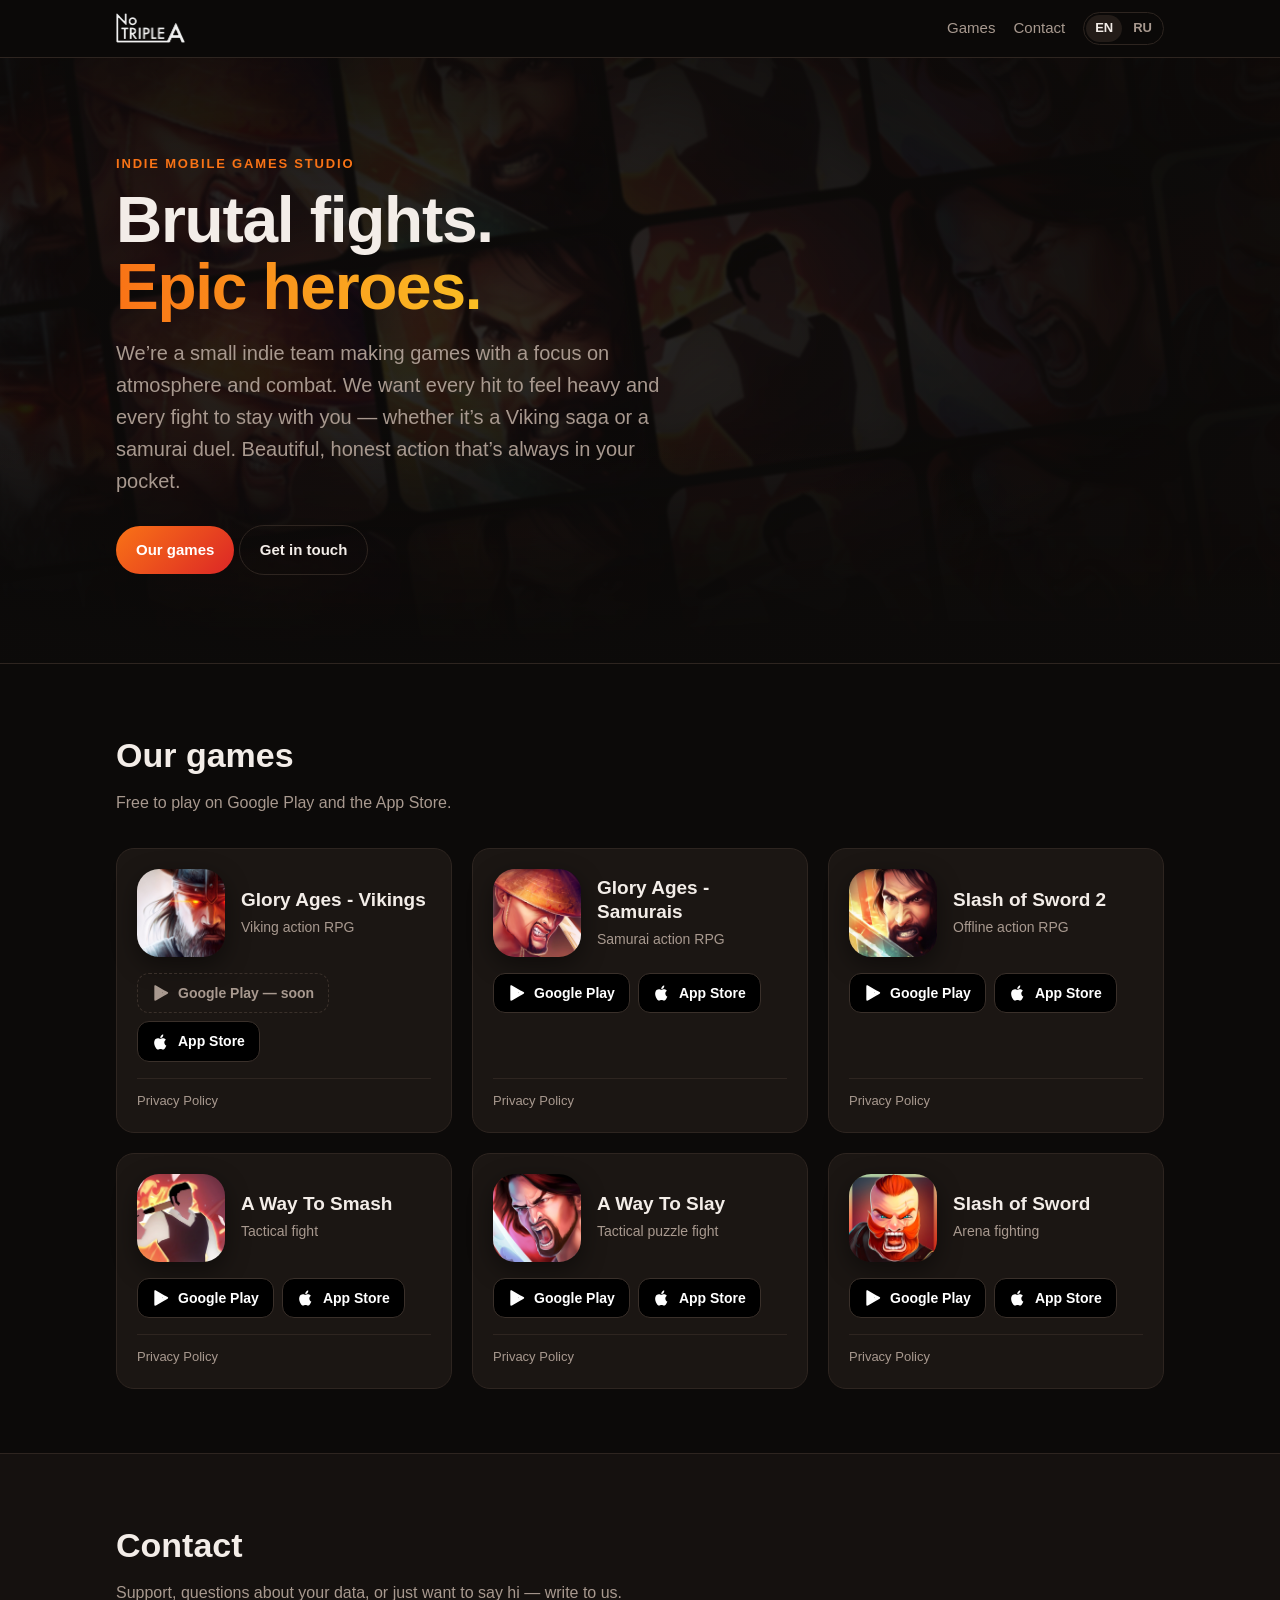
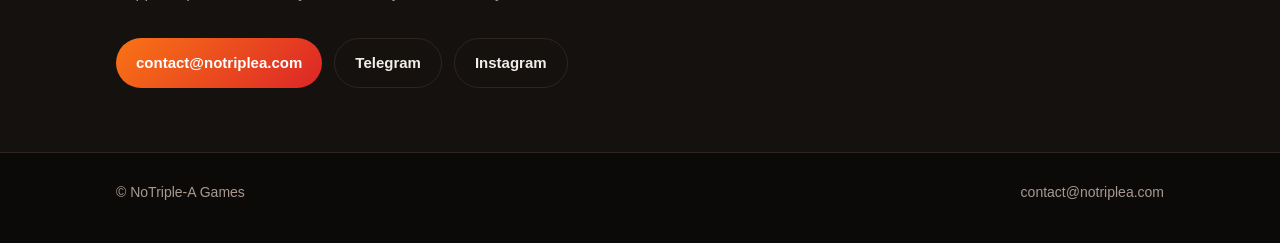
==== commit 6833acda: "Логотип меньше (30px, размер в теге), сброс кэша CSS, новый текст главной Co-Authored-By: Claude Opu" ====
--- a/index.html
+++ b/index.html
@@ -17,11 +17,11 @@
 <meta property="og:description" content="NoTriple-A Games is a small indie studio making action RPGs and tactical fighting games for Android and iOS.">
 <meta property="og:url" content="https://notriplea.com/">
 <meta property="og:image" content="https://notriplea.com/assets/icons/glory-ages-vikings.jpg">
-<link rel="stylesheet" href="/style.css">
+<link rel="stylesheet" href="/style.css?v=7ae4d39e">
 </head>
 <body>
 <header class="topbar"><div class="inner">
-  <a class="brand" href="/"><img class="logo" src="/assets/logo.png" alt="NoTriple-A Games"></a>
+  <a class="brand" href="/"><img class="logo" src="/assets/logo.png?v=7ae4d39e" alt="NoTriple-A Games" width="69" height="30"></a>
   <nav><a href="/#games">Games</a> <a href="/#contact">Contact</a> <span class="lang"><strong>EN</strong> <a href="/ru/" data-lang="ru">RU</a></span></nav>
 </div></header>
 
@@ -30,7 +30,7 @@
   <div class="content">
     <p class="eyebrow">Indie mobile games studio</p>
     <h1>Brutal fights.<br><span>Epic heroes.</span></h1>
-    <p class="lead">We’re a small indie team making the games we love to play ourselves: Viking sagas, samurai duels and fights where every hit counts. Easy to pick up on your phone — hard to put down.</p>
+    <p class="lead">We’re a small indie team making games with a focus on atmosphere and combat. We want every hit to feel heavy and every fight to stay with you — whether it’s a Viking saga or a samurai duel. Beautiful, honest action that’s always in your pocket.</p>
     <a class="btn" href="#games">Our games</a>
     <a class="btn ghost" href="#contact">Get in touch</a>
   </div>
--- a/style.css
+++ b/style.css
@@ -141,7 +141,7 @@
 }
 
 /* ---------- логотип и языки ---------- */
-.brand .logo { height: 40px; width: auto; }
+.brand .logo { height: 30px; width: auto; opacity: 0.95; }
 .topbar nav { align-items: center; }
 .topbar .lang { display: inline-flex; gap: 2px; padding: 2px; border: 1px solid var(--line); border-radius: 999px; font-size: 13px; font-weight: 700; }
 .topbar .lang a, .topbar .lang strong { padding: 3px 9px; border-radius: 999px; }
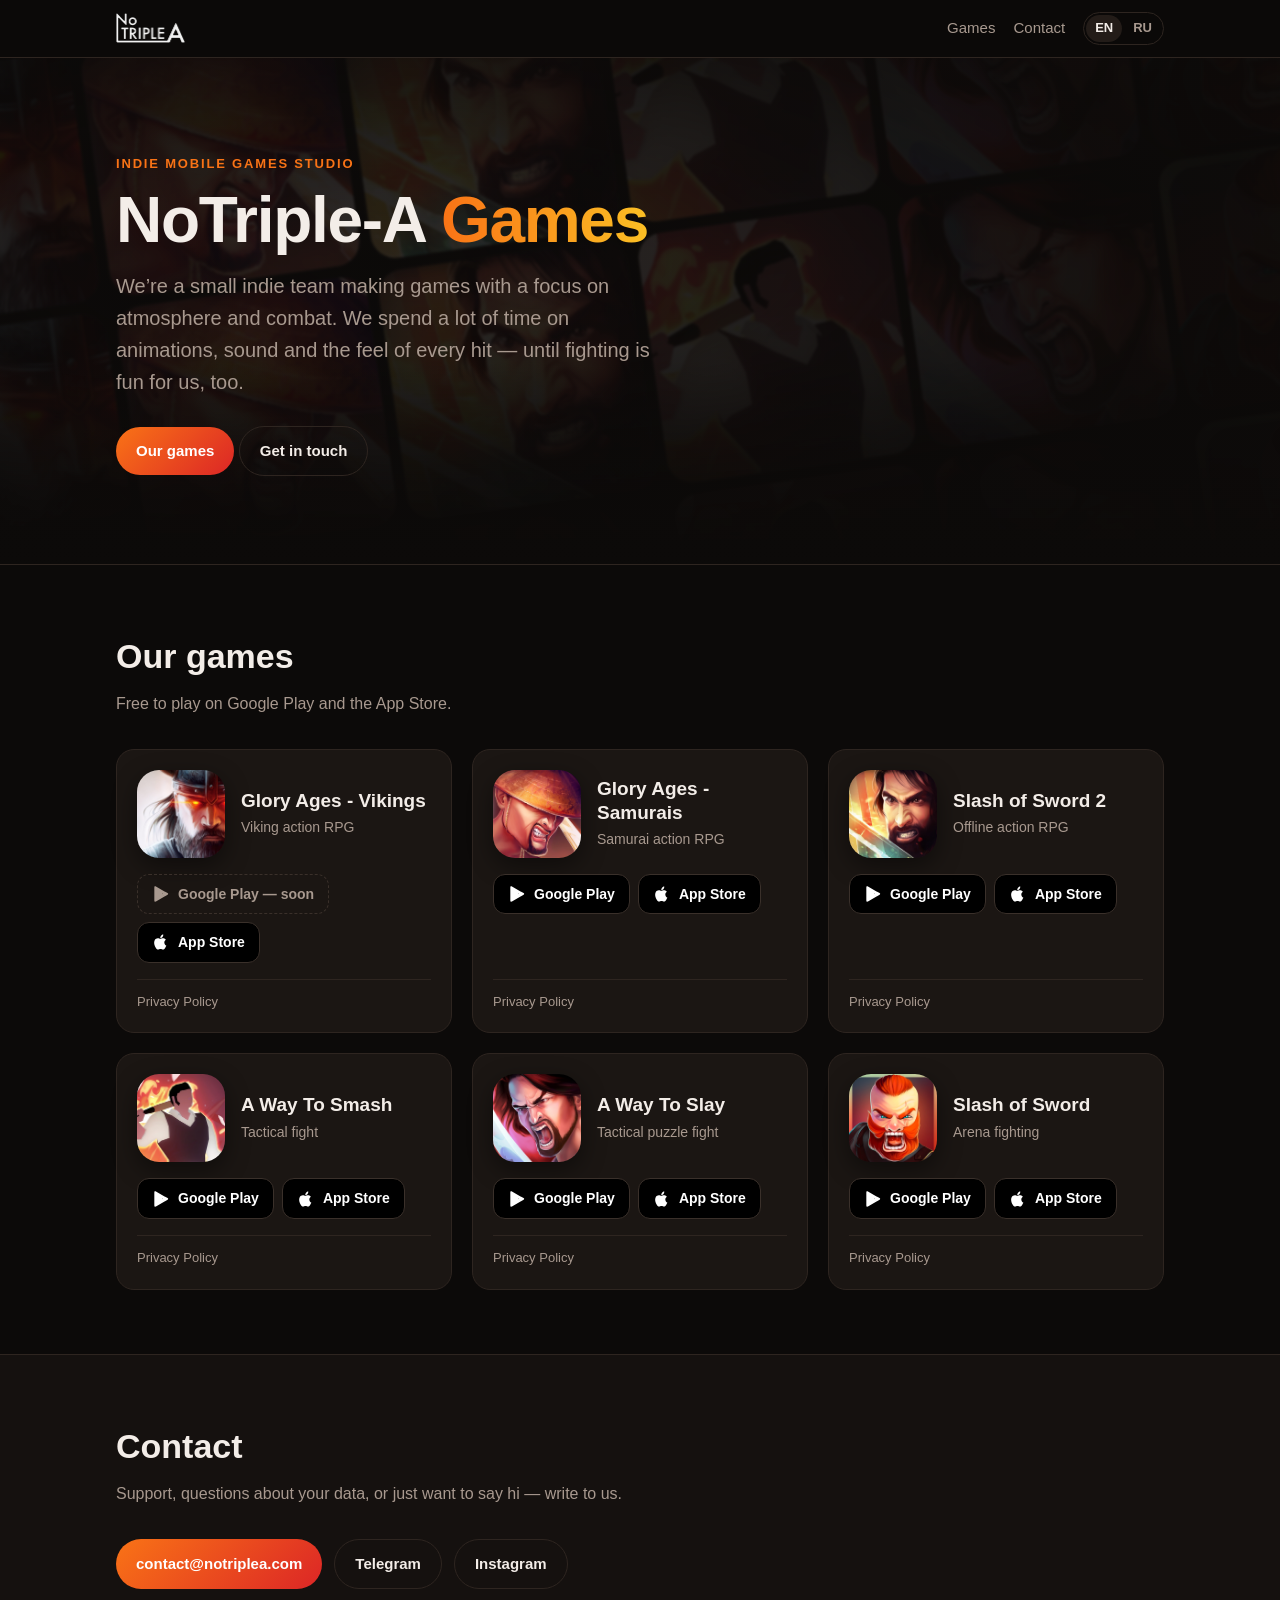
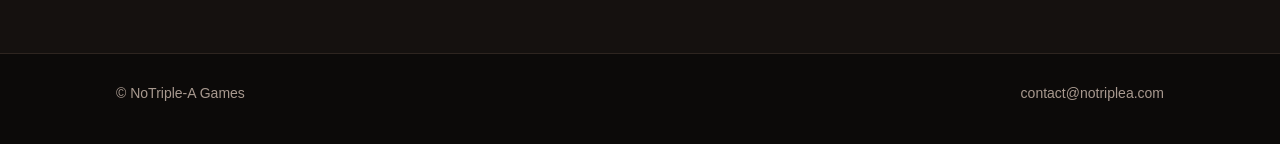
==== commit ce195e5d: "Главная: заголовок — название студии, проще текст Co-Authored-By: Claude Opus 5.5 <noreply@anthropic" ====
--- a/index.html
+++ b/index.html
@@ -29,8 +29,8 @@
   <div class="mosaic" aria-hidden="true"><img src="/assets/icons/glory-ages-vikings.jpg" alt=""><img src="/assets/icons/glory-ages-samurais.jpg" alt=""><img src="/assets/icons/slash-of-sword-2.jpg" alt=""><img src="/assets/icons/a-way-to-smash.jpg" alt=""><img src="/assets/icons/a-way-to-slay.jpg" alt=""><img src="/assets/icons/slash-of-sword.jpg" alt=""><img src="/assets/icons/glory-ages-vikings.jpg" alt=""><img src="/assets/icons/glory-ages-samurais.jpg" alt=""><img src="/assets/icons/slash-of-sword-2.jpg" alt=""><img src="/assets/icons/a-way-to-smash.jpg" alt=""><img src="/assets/icons/a-way-to-slay.jpg" alt=""><img src="/assets/icons/slash-of-sword.jpg" alt=""><img src="/assets/icons/glory-ages-vikings.jpg" alt=""><img src="/assets/icons/glory-ages-samurais.jpg" alt=""><img src="/assets/icons/slash-of-sword-2.jpg" alt=""><img src="/assets/icons/a-way-to-smash.jpg" alt=""><img src="/assets/icons/a-way-to-slay.jpg" alt=""><img src="/assets/icons/slash-of-sword.jpg" alt=""><img src="/assets/icons/glory-ages-vikings.jpg" alt=""><img src="/assets/icons/glory-ages-samurais.jpg" alt=""><img src="/assets/icons/slash-of-sword-2.jpg" alt=""><img src="/assets/icons/a-way-to-smash.jpg" alt=""><img src="/assets/icons/a-way-to-slay.jpg" alt=""><img src="/assets/icons/slash-of-sword.jpg" alt=""></div>
   <div class="content">
     <p class="eyebrow">Indie mobile games studio</p>
-    <h1>Brutal fights.<br><span>Epic heroes.</span></h1>
-    <p class="lead">We’re a small indie team making games with a focus on atmosphere and combat. We want every hit to feel heavy and every fight to stay with you — whether it’s a Viking saga or a samurai duel. Beautiful, honest action that’s always in your pocket.</p>
+    <h1>NoTriple-A <span>Games</span></h1>
+    <p class="lead">We’re a small indie team making games with a focus on atmosphere and combat. We spend a lot of time on animations, sound and the feel of every hit — until fighting is fun for us, too.</p>
     <a class="btn" href="#games">Our games</a>
     <a class="btn ghost" href="#contact">Get in touch</a>
   </div>
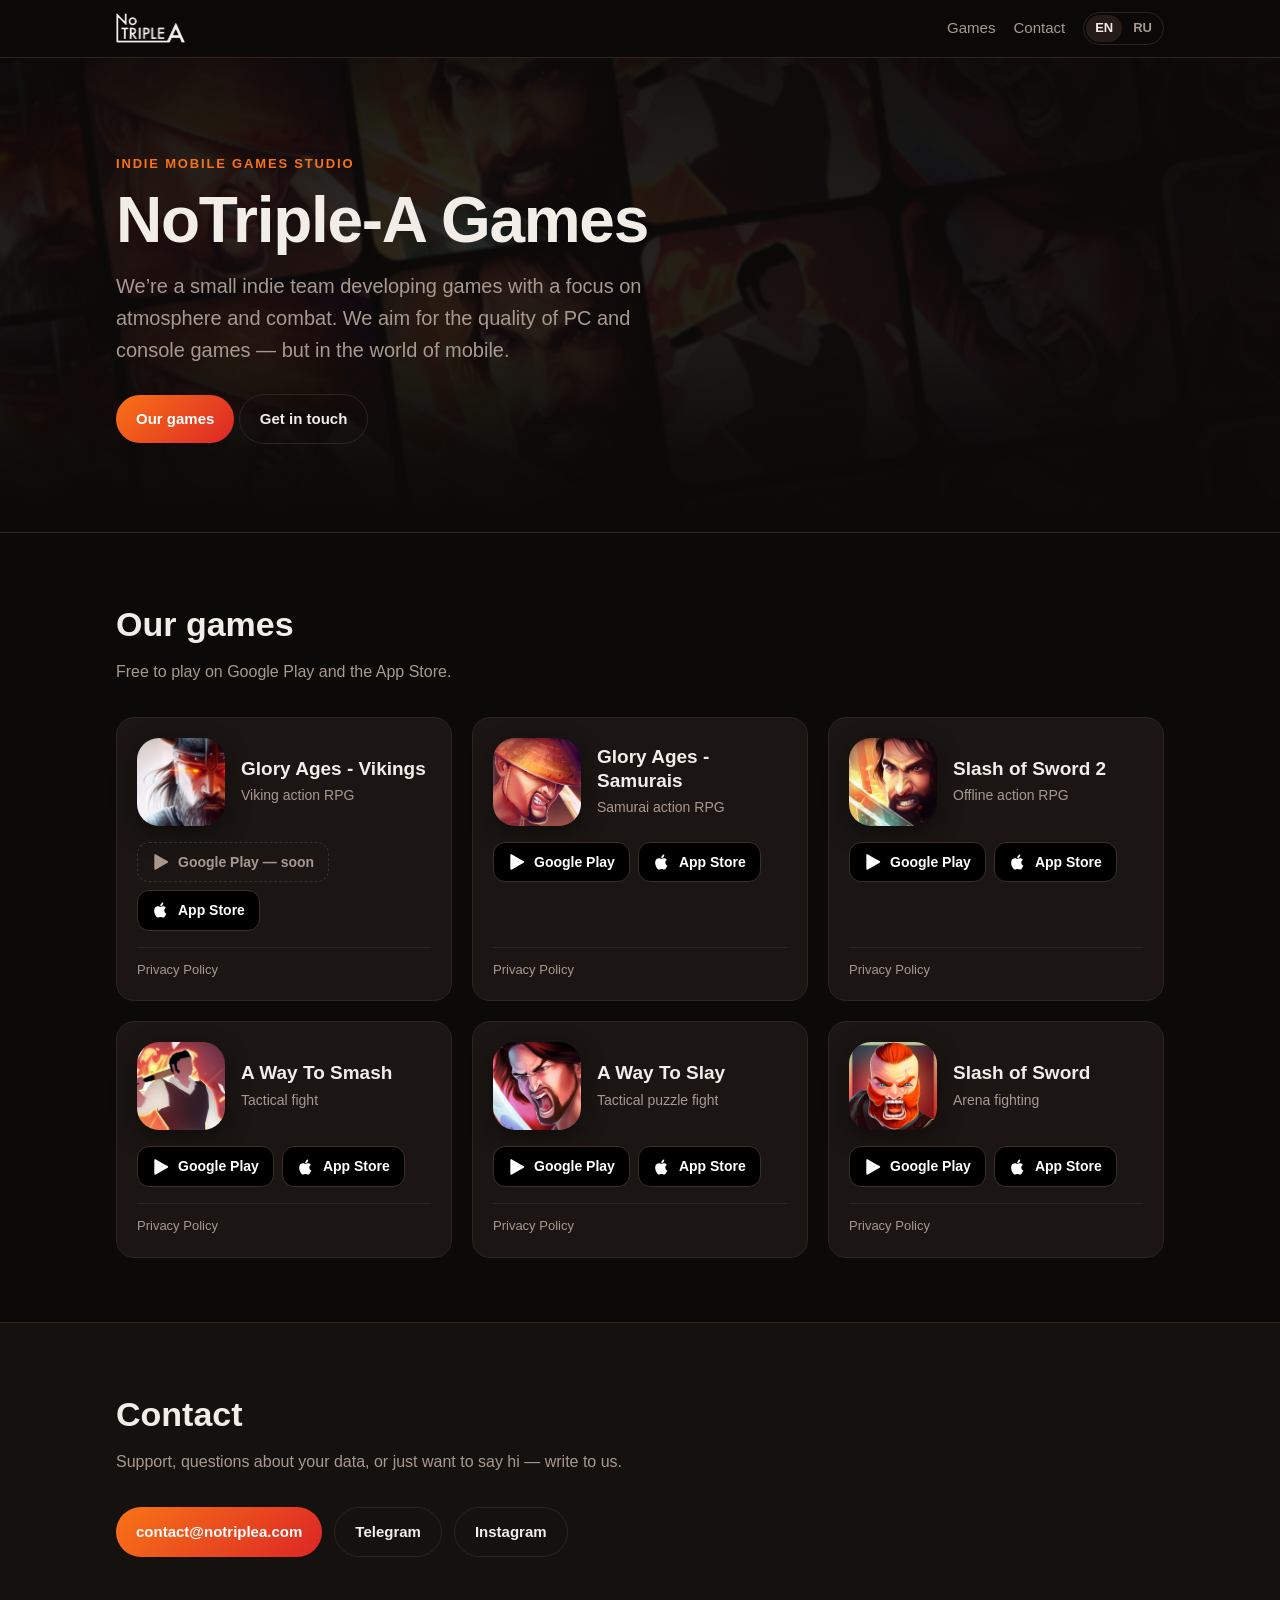
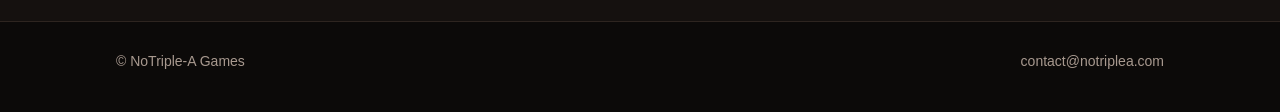
==== commit 3952c206: "Главная: заголовок целиком белый, текст от Влада Co-Authored-By: Claude Opus 5.5 <noreply@anthropic." ====
--- a/index.html
+++ b/index.html
@@ -29,8 +29,8 @@
   <div class="mosaic" aria-hidden="true"><img src="/assets/icons/glory-ages-vikings.jpg" alt=""><img src="/assets/icons/glory-ages-samurais.jpg" alt=""><img src="/assets/icons/slash-of-sword-2.jpg" alt=""><img src="/assets/icons/a-way-to-smash.jpg" alt=""><img src="/assets/icons/a-way-to-slay.jpg" alt=""><img src="/assets/icons/slash-of-sword.jpg" alt=""><img src="/assets/icons/glory-ages-vikings.jpg" alt=""><img src="/assets/icons/glory-ages-samurais.jpg" alt=""><img src="/assets/icons/slash-of-sword-2.jpg" alt=""><img src="/assets/icons/a-way-to-smash.jpg" alt=""><img src="/assets/icons/a-way-to-slay.jpg" alt=""><img src="/assets/icons/slash-of-sword.jpg" alt=""><img src="/assets/icons/glory-ages-vikings.jpg" alt=""><img src="/assets/icons/glory-ages-samurais.jpg" alt=""><img src="/assets/icons/slash-of-sword-2.jpg" alt=""><img src="/assets/icons/a-way-to-smash.jpg" alt=""><img src="/assets/icons/a-way-to-slay.jpg" alt=""><img src="/assets/icons/slash-of-sword.jpg" alt=""><img src="/assets/icons/glory-ages-vikings.jpg" alt=""><img src="/assets/icons/glory-ages-samurais.jpg" alt=""><img src="/assets/icons/slash-of-sword-2.jpg" alt=""><img src="/assets/icons/a-way-to-smash.jpg" alt=""><img src="/assets/icons/a-way-to-slay.jpg" alt=""><img src="/assets/icons/slash-of-sword.jpg" alt=""></div>
   <div class="content">
     <p class="eyebrow">Indie mobile games studio</p>
-    <h1>NoTriple-A <span>Games</span></h1>
-    <p class="lead">We’re a small indie team making games with a focus on atmosphere and combat. We spend a lot of time on animations, sound and the feel of every hit — until fighting is fun for us, too.</p>
+    <h1>NoTriple-A Games</h1>
+    <p class="lead">We’re a small indie team developing games with a focus on atmosphere and combat. We aim for the quality of PC and console games — but in the world of mobile.</p>
     <a class="btn" href="#games">Our games</a>
     <a class="btn ghost" href="#contact">Get in touch</a>
   </div>
